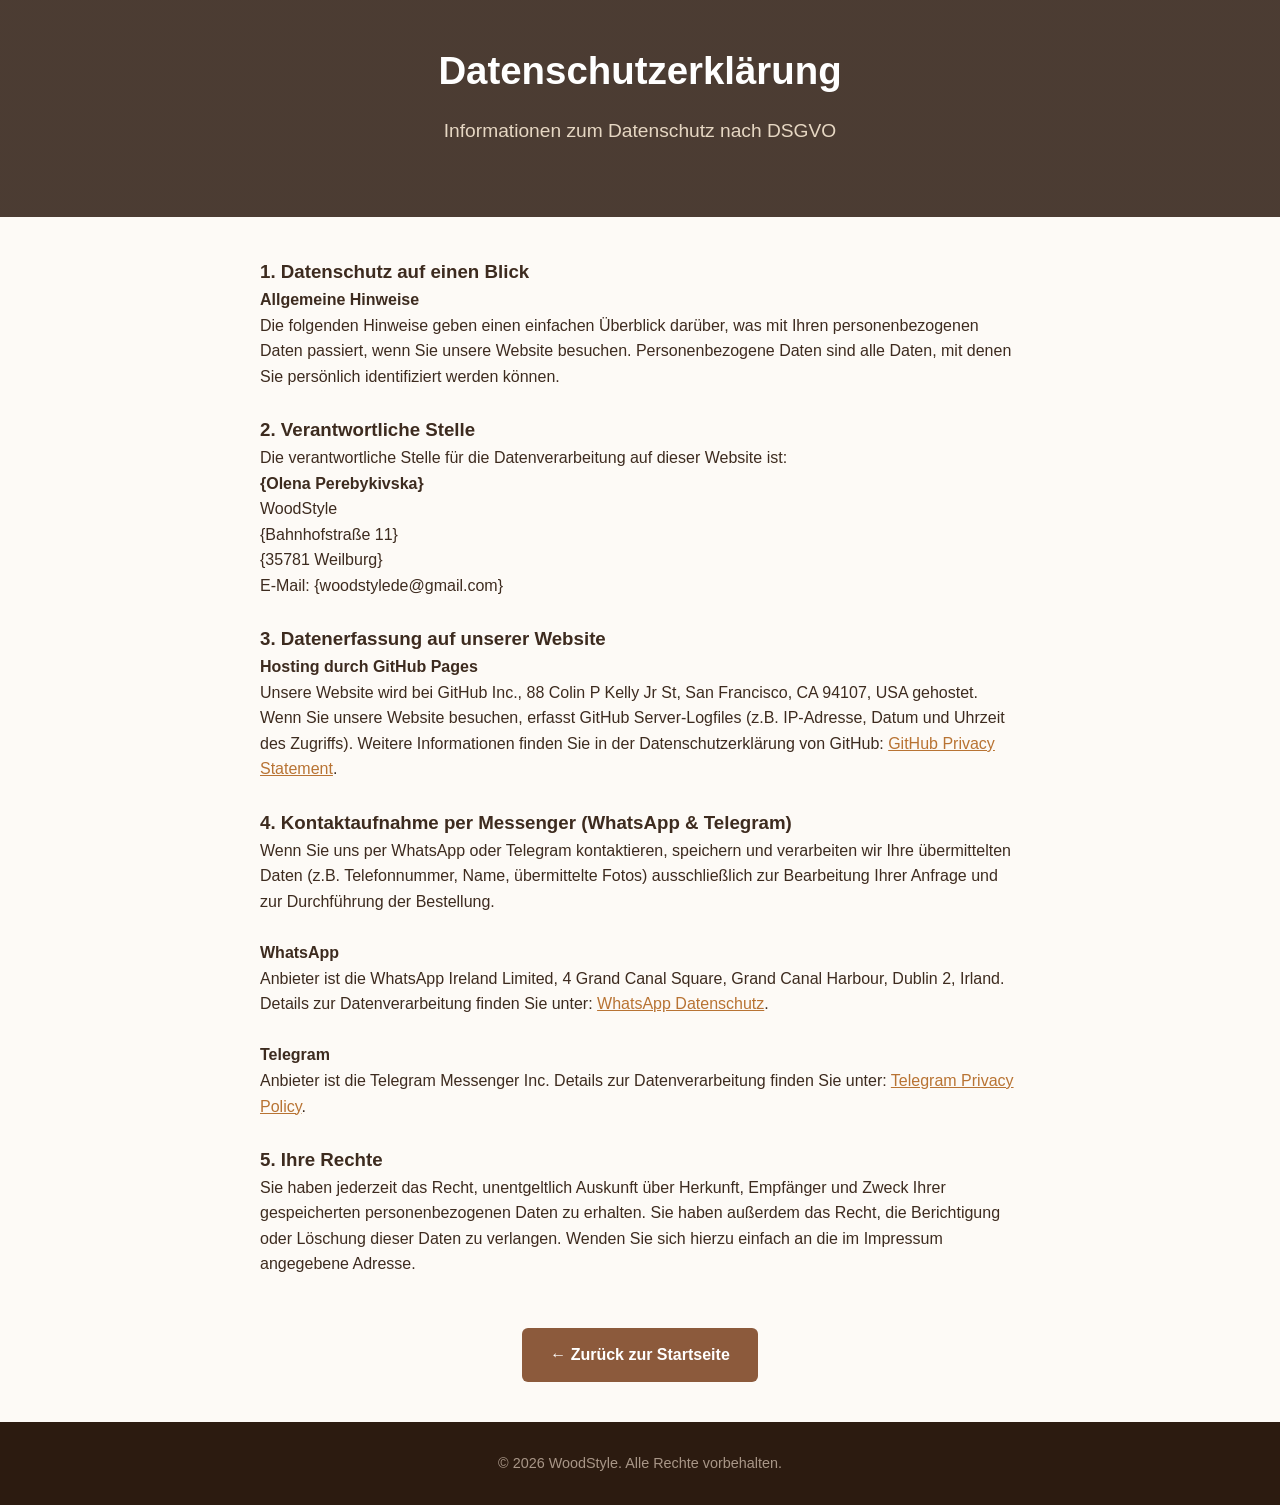
==== datenschutz.html @ ebbcf661 "Add files via upload" ====
<!DOCTYPE html>
<html lang="de">
<head>
    <meta charset="UTF-8">
    <meta name="viewport" content="width=device-width, initial-scale=1.0">
    <title>Datenschutzerklärung | WoodStyle</title>
    <link rel="stylesheet" href="style.css">
</head>
<body>

    <header class="hero" style="padding: 40px 20px;">
        <div class="container">
            <h1>Datenschutzerklärung</h1>
            <p>Informationen zum Datenschutz nach DSGVO</p>
        </div>
    </header>

    <section class="section container" style="text-align: left; max-width: 800px; padding: 40px 20px;">

        <h3>1. Datenschutz auf einen Blick</h3>
        <h4>Allgemeine Hinweise</h4>
        <p>Die folgenden Hinweise geben einen einfachen Überblick darüber, was mit Ihren personenbezogenen Daten passiert, wenn Sie unsere Website besuchen. Personenbezogene Daten sind alle Daten, mit denen Sie persönlich identifiziert werden können.</p>

        <br>
        <h3>2. Verantwortliche Stelle</h3>
        <p>Die verantwortliche Stelle für die Datenverarbeitung auf dieser Website ist:</p>
        <p>
            <strong>{Olena Perebykivska}</strong><br>
            WoodStyle<br>
            {Bahnhofstraße 11}<br>
            {35781 Weilburg}<br>
            E-Mail: {woodstylede@gmail.com}
        </p>

        <br>
        <h3>3. Datenerfassung auf unserer Website</h3>
        <h4>Hosting durch GitHub Pages</h4>
        <p>Unsere Website wird bei GitHub Inc., 88 Colin P Kelly Jr St, San Francisco, CA 94107, USA gehostet. Wenn Sie unsere Website besuchen, erfasst GitHub Server-Logfiles (z.B. IP-Adresse, Datum und Uhrzeit des Zugriffs). Weitere Informationen finden Sie in der Datenschutzerklärung von GitHub: <a href="https://docs.github.com/en/site-policy/privacy-policies/github-privacy-statement" target="_blank" style="color: #b87333;">GitHub Privacy Statement</a>.</p>

        <br>
        <h3>4. Kontaktaufnahme per Messenger (WhatsApp & Telegram)</h3>
        <p>Wenn Sie uns per WhatsApp oder Telegram kontaktieren, speichern und verarbeiten wir Ihre übermittelten Daten (z.B. Telefonnummer, Name, übermittelte Fotos) ausschließlich zur Bearbeitung Ihrer Anfrage und zur Durchführung der Bestellung.</p>

        <br>
        <h4>WhatsApp</h4>
        <p>Anbieter ist die WhatsApp Ireland Limited, 4 Grand Canal Square, Grand Canal Harbour, Dublin 2, Irland. Details zur Datenverarbeitung finden Sie unter: <a href="https://www.whatsapp.com/legal/privacy-policy-eea" target="_blank" style="color: #b87333;">WhatsApp Datenschutz</a>.</p>

        <br>
        <h4>Telegram</h4>
        <p>Anbieter ist die Telegram Messenger Inc. Details zur Datenverarbeitung finden Sie unter: <a href="https://telegram.org/privacy" target="_blank" style="color: #b87333;">Telegram Privacy Policy</a>.</p>

        <br>
        <h3>5. Ihre Rechte</h3>
        <p>Sie haben jederzeit das Recht, unentgeltlich Auskunft über Herkunft, Empfänger und Zweck Ihrer gespeicherten personenbezogenen Daten zu erhalten. Sie haben außerdem das Recht, die Berichtigung oder Löschung dieser Daten zu verlangen. Wenden Sie sich hierzu einfach an die im Impressum angegebene Adresse.</p>

        <br><br>
        <p style="text-align: center;">
            <a href="index.html" class="btn btn-wa" style="background-color: #8c5a3c;">← Zurück zur Startseite</a>
        </p>

    </section>

    <footer class="footer">
        <div class="container">
            <p>&copy; 2026 WoodStyle. Alle Rechte vorbehalten.</p>
        </div>
    </footer>

</body>
</html>
---- style.css ----
* { box-sizing: border-box; margin: 0; padding: 0; }
body { font-family: 'Segoe UI', Arial, sans-serif; color: #3d2b1f; background-color: #fdfaf6; line-height: 1.6; }
.container { max-width: 1000px; margin: 0 auto; padding: 0 20px; }

/* Шапка / Hero */
.hero { background: linear-gradient(rgba(44, 27, 16, 0.85), rgba(44, 27, 16, 0.85)), url('https://images.unsplash.com/photo-1546484396-fb3fc6f95f98?auto=format&fit=crop&w=1200&q=80') center/cover; color: #fff; text-align: center; padding: 80px 20px; }
.hero h1 { font-size: 2.4rem; margin-bottom: 15px; }
.hero p { font-size: 1.2rem; margin-bottom: 30px; color: #e6d7c3; }

/* Кнопки */
.hero-buttons { display: flex; gap: 15px; justify-content: center; flex-wrap: wrap; }
.btn { display: inline-block; padding: 14px 28px; border-radius: 6px; font-weight: bold; text-decoration: none; transition: 0.2s; color: #fff; }
.btn-wa { background-color: #25D366; }
.btn-tg { background-color: #0088cc; }
.btn:hover { transform: translateY(-2px); opacity: 0.9; }

/* Секции */
.section { padding: 60px 0; text-align: center; }
.section-alt { background-color: #f4ece1; }
h2 { font-size: 2rem; margin-bottom: 40px; color: #4a3324; }

/* Преимущества */
.features { display: grid; grid-template-columns: repeat(auto-fit, minmax(250px, 1fr)); gap: 20px; }
.feature-card { background: #fff; padding: 25px; border-radius: 8px; border: 1px solid #e0d5c5; }

/* Карточки цен */
.price-grid { display: grid; grid-template-columns: repeat(auto-fit, minmax(260px, 1fr)); gap: 25px; align-items: center; }
.price-card { background: #fff; padding: 30px; border-radius: 8px; border: 1px solid #d8ca99; position: relative; }
.price-card.featured { border: 2px solid #b87333; box-shadow: 0 4px 15px rgba(0,0,0,0.08); }
.badge { position: absolute; top: -12px; left: 50%; transform: translateX(-50%); background: #b87333; color: #fff; padding: 4px 12px; font-size: 0.8rem; border-radius: 20px; text-transform: uppercase; }
.price { font-size: 1.8rem; font-weight: bold; color: #b87333; margin: 15px 0; }

/* Шаги */
.steps { display: grid; grid-template-columns: repeat(auto-fit, minmax(200px, 1fr)); gap: 20px; }
.step-num { width: 40px; height: 40px; background: #8c5a3c; color: #fff; border-radius: 50%; display: flex; align-items: center; justify-content: center; font-weight: bold; margin: 0 auto 15px; }

/* CTA */
.cta { background-color: #3d2b1f; color: #fff; text-align: center; padding: 60px 20px; }
.cta h2 { color: #fff; margin-bottom: 15px; }
.cta p { margin-bottom: 30px; color: #d1c2b4; }

/* Подвал (Footer) */
.footer { background-color: #2c1b10; color: #a89687; text-align: center; padding: 30px 20px; font-size: 0.9rem; }
.footer a { color: #d1c2b4; text-decoration: none; margin: 0 8px; }
.footer a:hover { text-decoration: underline; color: #fff; }
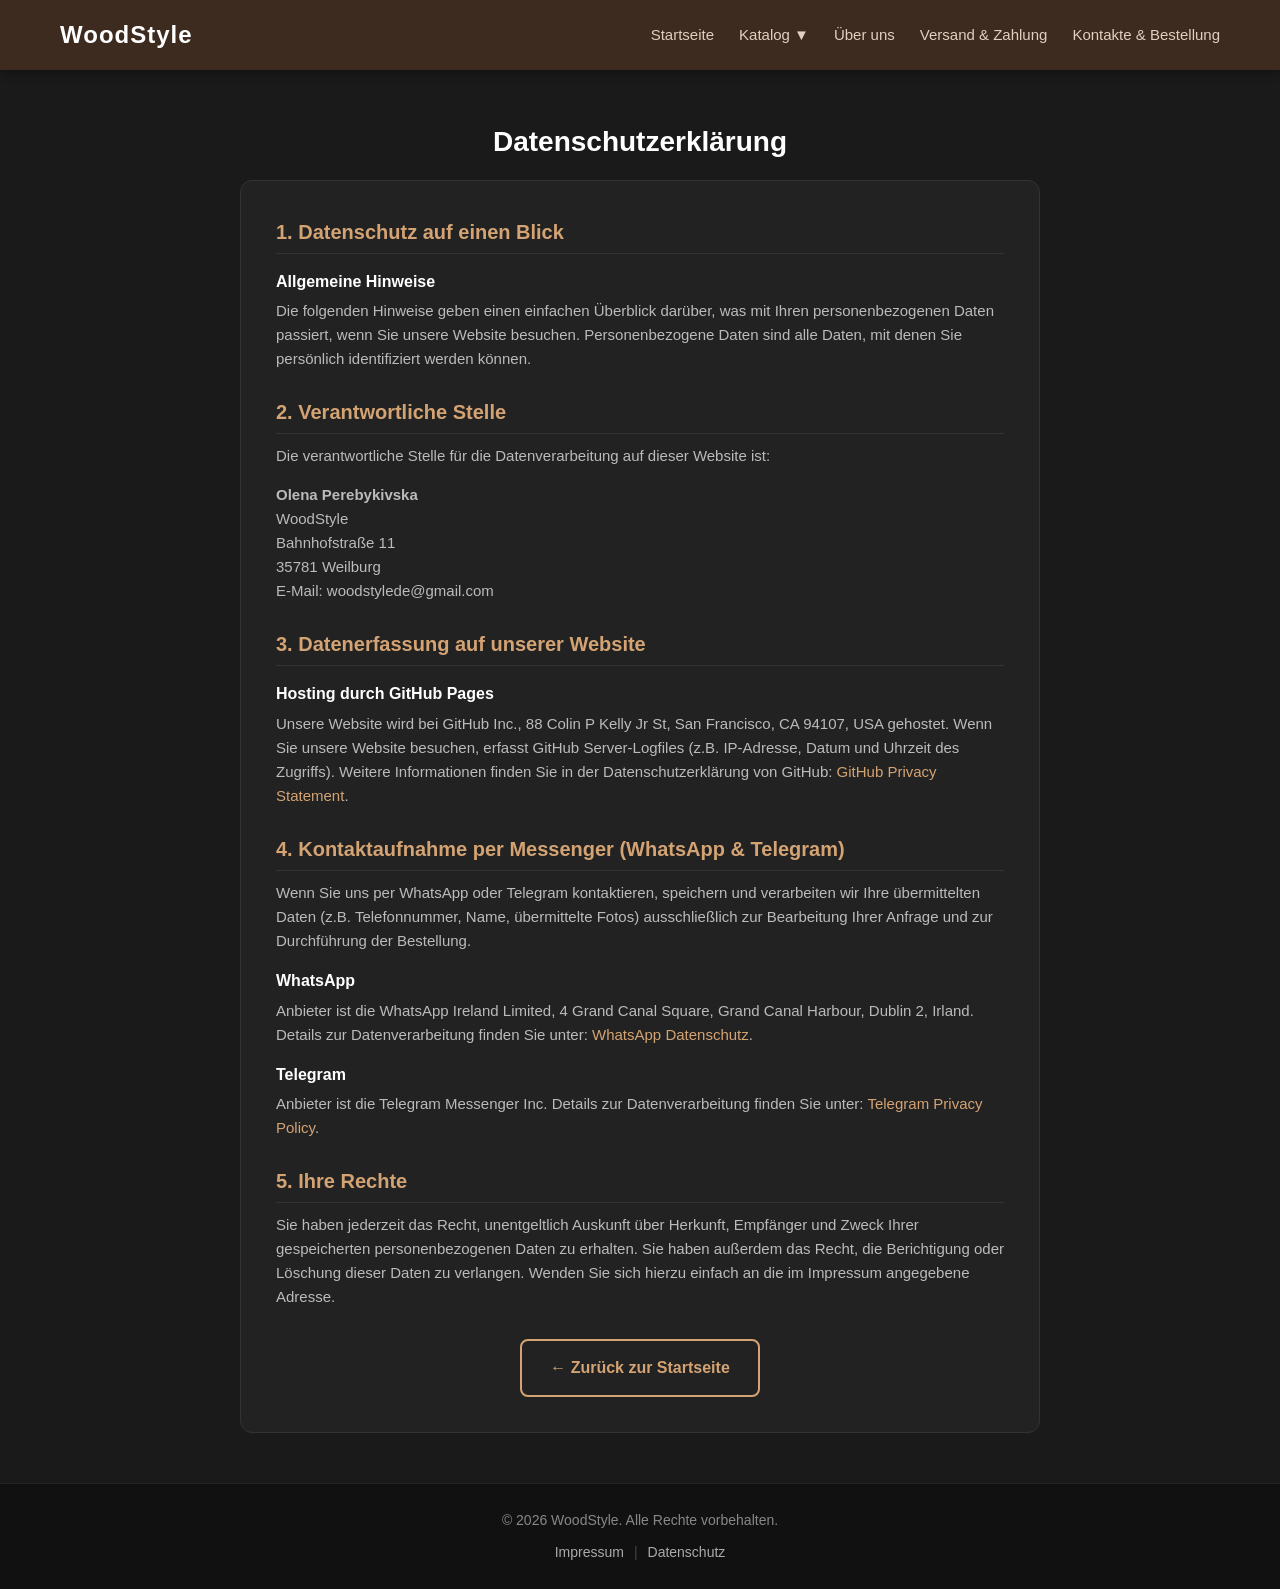
==== commit aa2ce350: "Add files via upload" ====
--- a/datenschutz.html
+++ b/datenschutz.html
@@ -8,63 +8,236 @@
 </head>
 <body>
 
-    <header class="hero" style="padding: 40px 20px;">
+    <header class="navbar">
         <div class="container">
-            <h1>Datenschutzerklärung</h1>
-            <p>Informationen zum Datenschutz nach DSGVO</p>
+
+            <a href="index.html" class="logo">
+                WoodStyle
+            </a>
+
+            <button class="burger-btn"
+                    id="burgerBtn"
+                    aria-label="Menü öffnen"
+                    aria-expanded="false">
+
+                <span></span>
+                <span></span>
+                <span></span>
+
+            </button>
+
+            <nav class="nav-menu" id="navMenu">
+
+                <ul class="nav-list">
+
+                    <li>
+                        <a href="index.html" class="nav-link">
+                            Startseite
+                        </a>
+                    </li>
+
+                    <li class="dropdown">
+
+                        <a href="katalog.html"
+                           class="nav-link dropdown-toggle">
+                            Katalog ▼
+                        </a>
+
+                        <ul class="dropdown-menu">
+
+                            <li>
+                                <a href="katalog.html#schneidebretter">
+                                    Schneidebretter
+                                </a>
+                            </li>
+
+                            <li>
+                                <a href="katalog.html#untersetzer">
+                                    Untersetzer
+                                </a>
+                            </li>
+
+                            <li>
+                                <a href="katalog.html#bilder">
+                                    Bilder &amp; Porträts
+                                </a>
+                            </li>
+
+                            <li>
+                                <a href="katalog.html#sonstiges">
+                                    Sonstiges
+                                </a>
+                            </li>
+
+                        </ul>
+
+                    </li>
+
+                    <li>
+                        <a href="ueber-uns.html" class="nav-link">
+                            Über uns
+                        </a>
+                    </li>
+
+                    <li>
+                        <a href="versand.html" class="nav-link">
+                            Versand &amp; Zahlung
+                        </a>
+                    </li>
+
+                    <li>
+                        <a href="kontakt.html" class="nav-link">
+                            Kontakte &amp; Bestellung
+                        </a>
+                    </li>
+
+                </ul>
+
+            </nav>
+
         </div>
     </header>
 
-    <section class="section container" style="text-align: left; max-width: 800px; padding: 40px 20px;">
-
-        <h3>1. Datenschutz auf einen Blick</h3>
-        <h4>Allgemeine Hinweise</h4>
-        <p>Die folgenden Hinweise geben einen einfachen Überblick darüber, was mit Ihren personenbezogenen Daten passiert, wenn Sie unsere Website besuchen. Personenbezogene Daten sind alle Daten, mit denen Sie persönlich identifiziert werden können.</p>
-
-        <br>
-        <h3>2. Verantwortliche Stelle</h3>
-        <p>Die verantwortliche Stelle für die Datenverarbeitung auf dieser Website ist:</p>
-        <p>
-            <strong>{Olena Perebykivska}</strong><br>
-            WoodStyle<br>
-            {Bahnhofstraße 11}<br>
-            {35781 Weilburg}<br>
-            E-Mail: {woodstylede@gmail.com}
-        </p>
-
-        <br>
-        <h3>3. Datenerfassung auf unserer Website</h3>
-        <h4>Hosting durch GitHub Pages</h4>
-        <p>Unsere Website wird bei GitHub Inc., 88 Colin P Kelly Jr St, San Francisco, CA 94107, USA gehostet. Wenn Sie unsere Website besuchen, erfasst GitHub Server-Logfiles (z.B. IP-Adresse, Datum und Uhrzeit des Zugriffs). Weitere Informationen finden Sie in der Datenschutzerklärung von GitHub: <a href="https://docs.github.com/en/site-policy/privacy-policies/github-privacy-statement" target="_blank" style="color: #b87333;">GitHub Privacy Statement</a>.</p>
-
-        <br>
-        <h3>4. Kontaktaufnahme per Messenger (WhatsApp & Telegram)</h3>
-        <p>Wenn Sie uns per WhatsApp oder Telegram kontaktieren, speichern und verarbeiten wir Ihre übermittelten Daten (z.B. Telefonnummer, Name, übermittelte Fotos) ausschließlich zur Bearbeitung Ihrer Anfrage und zur Durchführung der Bestellung.</p>
-
-        <br>
-        <h4>WhatsApp</h4>
-        <p>Anbieter ist die WhatsApp Ireland Limited, 4 Grand Canal Square, Grand Canal Harbour, Dublin 2, Irland. Details zur Datenverarbeitung finden Sie unter: <a href="https://www.whatsapp.com/legal/privacy-policy-eea" target="_blank" style="color: #b87333;">WhatsApp Datenschutz</a>.</p>
-
-        <br>
-        <h4>Telegram</h4>
-        <p>Anbieter ist die Telegram Messenger Inc. Details zur Datenverarbeitung finden Sie unter: <a href="https://telegram.org/privacy" target="_blank" style="color: #b87333;">Telegram Privacy Policy</a>.</p>
-
-        <br>
-        <h3>5. Ihre Rechte</h3>
-        <p>Sie haben jederzeit das Recht, unentgeltlich Auskunft über Herkunft, Empfänger und Zweck Ihrer gespeicherten personenbezogenen Daten zu erhalten. Sie haben außerdem das Recht, die Berichtigung oder Löschung dieser Daten zu verlangen. Wenden Sie sich hierzu einfach an die im Impressum angegebene Adresse.</p>
-
-        <br><br>
-        <p style="text-align: center;">
-            <a href="index.html" class="btn btn-wa" style="background-color: #8c5a3c;">← Zurück zur Startseite</a>
-        </p>
-
-    </section>
+    <main>
+
+        <section class="section">
+
+            <div class="container">
+
+                <h2>Datenschutzerklärung</h2>
+
+                <div class="legal-content">
+
+                    <h3>1. Datenschutz auf einen Blick</h3>
+                    <h4>Allgemeine Hinweise</h4>
+                    <p>
+                        Die folgenden Hinweise geben einen einfachen Überblick darüber, was mit Ihren personenbezogenen Daten passiert, wenn Sie unsere Website besuchen. Personenbezogene Daten sind alle Daten, mit denen Sie persönlich identifiziert werden können.
+                    </p>
+
+                    <h3>2. Verantwortliche Stelle</h3>
+                    <p>
+                        Die verantwortliche Stelle für die Datenverarbeitung auf dieser Website ist:
+                    </p>
+                    <p>
+                        <strong>Olena Perebykivska</strong><br>
+                        WoodStyle<br>
+                        Bahnhofstraße 11<br>
+                        35781 Weilburg<br>
+                        E-Mail: woodstylede@gmail.com
+                    </p>
+
+                    <h3>3. Datenerfassung auf unserer Website</h3>
+                    <h4>Hosting durch GitHub Pages</h4>
+                    <p>
+                        Unsere Website wird bei GitHub Inc., 88 Colin P Kelly Jr St, San Francisco, CA 94107, USA gehostet. Wenn Sie unsere Website besuchen, erfasst GitHub Server-Logfiles (z.B. IP-Adresse, Datum und Uhrzeit des Zugriffs). Weitere Informationen finden Sie in der Datenschutzerklärung von GitHub: 
+                        <a href="https://docs.github.com/en/site-policy/privacy-policies/github-privacy-statement" target="_blank" rel="noopener noreferrer">GitHub Privacy Statement</a>.
+                    </p>
+
+                    <h3>4. Kontaktaufnahme per Messenger (WhatsApp &amp; Telegram)</h3>
+                    <p>
+                        Wenn Sie uns per WhatsApp oder Telegram kontaktieren, speichern und verarbeiten wir Ihre übermittelten Daten (z.B. Telefonnummer, Name, übermittelte Fotos) ausschließlich zur Bearbeitung Ihrer Anfrage und zur Durchführung der Bestellung.
+                    </p>
+
+                    <h4>WhatsApp</h4>
+                    <p>
+                        Anbieter ist die WhatsApp Ireland Limited, 4 Grand Canal Square, Grand Canal Harbour, Dublin 2, Irland. Details zur Datenverarbeitung finden Sie unter: 
+                        <a href="https://www.whatsapp.com/legal/privacy-policy-eea" target="_blank" rel="noopener noreferrer">WhatsApp Datenschutz</a>.
+                    </p>
+
+                    <h4>Telegram</h4>
+                    <p>
+                        Anbieter ist die Telegram Messenger Inc. Details zur Datenverarbeitung finden Sie unter: 
+                        <a href="https://telegram.org/privacy" target="_blank" rel="noopener noreferrer">Telegram Privacy Policy</a>.
+                    </p>
+
+                    <h3>5. Ihre Rechte</h3>
+                    <p>
+                        Sie haben jederzeit das Recht, unentgeltlich Auskunft über Herkunft, Empfänger und Zweck Ihrer gespeicherten personenbezogenen Daten zu erhalten. Sie haben außerdem das Recht, die Berichtigung oder Löschung dieser Daten zu verlangen. Wenden Sie sich hierzu einfach an die im Impressum angegebene Adresse.
+                    </p>
+
+                    <div class="buttons">
+                        <a href="index.html" class="btn btn-outline">← Zurück zur Startseite</a>
+                    </div>
+
+                </div>
+
+            </div>
+
+        </section>
+
+    </main>
 
     <footer class="footer">
+
         <div class="container">
-            <p>&copy; 2026 WoodStyle. Alle Rechte vorbehalten.</p>
+
+            <p>
+                © 2026 WoodStyle. Alle Rechte vorbehalten.
+            </p>
+
+            <div class="footer-links">
+
+                <a href="impressum.html">
+                    Impressum
+                </a>
+
+                <span>|</span>
+
+                <a href="datenschutz.html">
+                    Datenschutz
+                </a>
+
+            </div>
+
         </div>
+
     </footer>
+
+    <script>
+        document.addEventListener("DOMContentLoaded", () => {
+
+            const burgerBtn = document.getElementById("burgerBtn");
+            const navMenu = document.getElementById("navMenu");
+
+            if (burgerBtn && navMenu) {
+
+                burgerBtn.addEventListener("click", (event) => {
+
+                    event.stopPropagation();
+
+                    const isOpen = navMenu.classList.toggle("active");
+                    burgerBtn.setAttribute("aria-expanded", isOpen);
+
+                });
+
+                document.addEventListener("click", () => {
+
+                    navMenu.classList.remove("active");
+                    burgerBtn.setAttribute("aria-expanded", "false");
+
+                });
+
+                navMenu.addEventListener("click", (event) => {
+
+                    event.stopPropagation();
+
+                });
+
+                document.querySelectorAll(".nav-link").forEach(link => {
+
+                    link.addEventListener("click", () => {
+
+                        navMenu.classList.remove("active");
+                        burgerBtn.setAttribute("aria-expanded", "false");
+
+                    });
+
+                });
+
+            }
+
+        });
+    </script>
 
 </body>
 </html>
--- a/style.css
+++ b/style.css
@@ -1,45 +1,565 @@
-* { box-sizing: border-box; margin: 0; padding: 0; }
-body { font-family: 'Segoe UI', Arial, sans-serif; color: #3d2b1f; background-color: #fdfaf6; line-height: 1.6; }
-.container { max-width: 1000px; margin: 0 auto; padding: 0 20px; }
-
-/* Шапка / Hero */
-.hero { background: linear-gradient(rgba(44, 27, 16, 0.85), rgba(44, 27, 16, 0.85)), url('https://images.unsplash.com/photo-1546484396-fb3fc6f95f98?auto=format&fit=crop&w=1200&q=80') center/cover; color: #fff; text-align: center; padding: 80px 20px; }
-.hero h1 { font-size: 2.4rem; margin-bottom: 15px; }
-.hero p { font-size: 1.2rem; margin-bottom: 30px; color: #e6d7c3; }
-
-/* Кнопки */
-.hero-buttons { display: flex; gap: 15px; justify-content: center; flex-wrap: wrap; }
-.btn { display: inline-block; padding: 14px 28px; border-radius: 6px; font-weight: bold; text-decoration: none; transition: 0.2s; color: #fff; }
-.btn-wa { background-color: #25D366; }
-.btn-tg { background-color: #0088cc; }
-.btn:hover { transform: translateY(-2px); opacity: 0.9; }
-
-/* Секции */
-.section { padding: 60px 0; text-align: center; }
-.section-alt { background-color: #f4ece1; }
-h2 { font-size: 2rem; margin-bottom: 40px; color: #4a3324; }
-
-/* Преимущества */
-.features { display: grid; grid-template-columns: repeat(auto-fit, minmax(250px, 1fr)); gap: 20px; }
-.feature-card { background: #fff; padding: 25px; border-radius: 8px; border: 1px solid #e0d5c5; }
-
-/* Карточки цен */
-.price-grid { display: grid; grid-template-columns: repeat(auto-fit, minmax(260px, 1fr)); gap: 25px; align-items: center; }
-.price-card { background: #fff; padding: 30px; border-radius: 8px; border: 1px solid #d8ca99; position: relative; }
-.price-card.featured { border: 2px solid #b87333; box-shadow: 0 4px 15px rgba(0,0,0,0.08); }
-.badge { position: absolute; top: -12px; left: 50%; transform: translateX(-50%); background: #b87333; color: #fff; padding: 4px 12px; font-size: 0.8rem; border-radius: 20px; text-transform: uppercase; }
-.price { font-size: 1.8rem; font-weight: bold; color: #b87333; margin: 15px 0; }
-
-/* Шаги */
-.steps { display: grid; grid-template-columns: repeat(auto-fit, minmax(200px, 1fr)); gap: 20px; }
-.step-num { width: 40px; height: 40px; background: #8c5a3c; color: #fff; border-radius: 50%; display: flex; align-items: center; justify-content: center; font-weight: bold; margin: 0 auto 15px; }
-
-/* CTA */
-.cta { background-color: #3d2b1f; color: #fff; text-align: center; padding: 60px 20px; }
-.cta h2 { color: #fff; margin-bottom: 15px; }
-.cta p { margin-bottom: 30px; color: #d1c2b4; }
-
-/* Подвал (Footer) */
-.footer { background-color: #2c1b10; color: #a89687; text-align: center; padding: 30px 20px; font-size: 0.9rem; }
-.footer a { color: #d1c2b4; text-decoration: none; margin: 0 8px; }
-.footer a:hover { text-decoration: underline; color: #fff; }
+/* ==========================================
+   1. ПЕРЕМЕННЫЕ И БАЗОВЫЕ НАСТРОЙКИ
+   ========================================== */
+:root {
+  --bg: #1a1a1a;
+  --bg-dark: #111111;
+  --header-bg: #3d2b1f;
+  --dropdown-bg: #2b1d14;
+  --dropdown-hover: #4e3829;
+  --surface: #252525;
+  --surface-legal: #222222;
+  --surface-border: #333333;
+  --accent: #d4a373;
+  --accent-nav: #e0d0c1;
+  --text: #ffffff;
+  --text-muted: #cccccc;
+  --text-light: #dddddd;
+  --text-secondary: #bbbbbb;
+  --text-muted-light: #aaaaaa;
+  --text-subtle: #888888;
+  --whatsapp: #25d366;
+  --telegram: #0088cc;
+}
+
+* {
+  box-sizing: border-box;
+  margin: 0;
+  padding: 0;
+}
+
+html {
+  scroll-behavior: smooth;
+}
+
+body {
+  font-family: 'Segoe UI', Tahoma, Geneva, Verdana, sans-serif;
+  background-color: var(--bg);
+  color: var(--text);
+  min-height: 100vh;
+  display: flex;
+  flex-direction: column;
+  line-height: 1.6;
+}
+
+h1, h2, h3, h4 {
+  color: var(--text);
+  margin-bottom: 15px;
+}
+
+h2 {
+  font-size: 28px;
+}
+
+p {
+  color: var(--text-muted);
+  margin-bottom: 15px;
+}
+
+a {
+  color: var(--accent);
+  text-decoration: none;
+}
+
+img {
+  max-width: 100%;
+  height: auto;
+  display: block;
+}
+
+/* Универсальные плавные переходы */
+a,
+button,
+.btn,
+.feature-card,
+.product-card {
+  transition: color 0.25s ease, 
+              background-color 0.25s ease, 
+              border-color 0.25s ease, 
+              transform 0.25s ease, 
+              box-shadow 0.25s ease;
+}
+
+a:hover {
+  color: var(--text);
+}
+
+/* Видимый фокус для клавиатурной доступности (a11y) */
+.nav-link:focus-visible,
+.dropdown-menu a:focus-visible,
+.btn:focus-visible,
+.burger-btn:focus-visible,
+.footer-links a:focus-visible {
+  outline: 2px solid var(--accent);
+  outline-offset: 3px;
+}
+
+/* ==========================================
+   2. ВЕРСТКА И СЕТКА (CONTAINER & MAIN)
+   ========================================== */
+.container {
+  max-width: 1200px;
+  margin: 0 auto;
+  padding: 0 20px;
+}
+
+header .container {
+  display: flex;
+  justify-content: space-between;
+  align-items: center;
+  height: 70px;
+}
+
+main {
+  flex: 1;
+  width: 100%;
+  position: relative;
+  z-index: 1;
+}
+
+.section {
+  padding: 50px 0;
+  text-align: center;
+}
+
+/* Текстовые блоки (Über uns, Kontakte) */
+.about-text, 
+.contact-text {
+  max-width: 700px;
+  margin: 0 auto 30px auto;
+  font-size: 17px;
+  line-height: 1.8;
+  color: var(--text-light);
+}
+
+/* Юридические страницы (Impressum, Datenschutz) */
+.legal-content {
+  max-width: 800px;
+  margin: 0 auto;
+  text-align: left;
+  background-color: var(--surface-legal);
+  padding: 35px;
+  border-radius: 12px;
+  border: 1px solid var(--surface-border);
+}
+
+.legal-content h3 {
+  font-size: 20px;
+  color: var(--accent);
+  margin-top: 25px;
+  margin-bottom: 10px;
+  border-bottom: 1px solid var(--surface-border);
+  padding-bottom: 5px;
+}
+
+.legal-content h3:first-child {
+  margin-top: 0;
+}
+
+.legal-content h4 {
+  font-size: 16px;
+  color: var(--text);
+  margin-top: 15px;
+  margin-bottom: 5px;
+}
+
+.legal-content p {
+  font-size: 15px;
+  color: var(--text-secondary);
+  margin-bottom: 15px;
+}
+
+.legal-content .buttons {
+  margin-top: 30px;
+  text-align: center;
+}
+
+/* ==========================================
+   3. HERO-БЛОК (ГЛАВНАЯ СТРАНИЦА)
+   ========================================== */
+.hero {
+  padding: 60px 0;
+  text-align: center;
+}
+
+.hero-content {
+  max-width: 800px;
+  margin: 0 auto;
+}
+
+.hero h1 {
+  font-size: clamp(2rem, 4vw, 2.5rem);
+  margin-bottom: 15px;
+  color: var(--text);
+}
+
+.hero p {
+  font-size: clamp(1rem, 2vw, 1.125rem);
+  color: var(--text-muted);
+  margin-bottom: 30px;
+}
+
+.hero-buttons {
+  display: flex;
+  justify-content: center;
+  gap: 15px;
+  flex-wrap: wrap;
+}
+
+/* ==========================================
+   4. ШАПКА САЙТА (HEADER) И НАВИГАЦИЯ
+   ========================================== */
+.navbar {
+  background-color: var(--header-bg);
+  position: sticky;
+  top: 0;
+  width: 100%;
+  z-index: 1000;
+  box-shadow: 0 2px 10px rgba(0, 0, 0, 0.4);
+}
+
+.logo {
+  font-size: 24px;
+  font-weight: bold;
+  color: var(--text);
+  text-decoration: none;
+  letter-spacing: 1px;
+}
+
+.nav-list {
+  display: flex;
+  list-style: none;
+  gap: 25px;
+  align-items: center;
+}
+
+.nav-link {
+  color: var(--accent-nav);
+  text-decoration: none;
+  font-size: 15px;
+  font-weight: 500;
+  padding: 5px 0;
+}
+
+.nav-link:hover {
+  color: var(--text);
+}
+
+.nav-link.active {
+  color: var(--text);
+  font-weight: 600;
+  border-bottom: 2px solid var(--accent);
+}
+
+/* Выпадающее меню Katalog (ПК + Навигация с клавиатуры) */
+.dropdown {
+  position: relative;
+}
+
+.dropdown-menu {
+  position: absolute;
+  top: 100%;
+  left: 0;
+  background-color: var(--dropdown-bg);
+  list-style: none;
+  min-width: 200px;
+  padding: 10px 0;
+  border-radius: 6px;
+  box-shadow: 0 8px 16px rgba(0, 0, 0, 0.4);
+  display: none;
+  pointer-events: none;
+  z-index: 1100;
+}
+
+.dropdown:hover .dropdown-menu,
+.dropdown:focus-within .dropdown-menu,
+.dropdown.open .dropdown-menu {
+  display: block;
+  pointer-events: auto;
+}
+
+.dropdown-menu a {
+  display: block;
+  padding: 10px 20px;
+  color: var(--accent-nav);
+  text-decoration: none;
+  font-size: 14px;
+}
+
+.dropdown-menu a:hover {
+  background-color: var(--dropdown-hover);
+  color: var(--text);
+}
+
+/* Кнопка "Гамбургер" */
+.burger-btn {
+  display: none;
+  flex-direction: column;
+  justify-content: space-between;
+  width: 28px;
+  height: 20px;
+  background: transparent;
+  border: none;
+  cursor: pointer;
+  padding: 0;
+}
+
+.burger-btn span {
+  height: 3px;
+  width: 100%;
+  background-color: var(--text);
+  border-radius: 2px;
+}
+
+/* ==========================================
+   5. КАТАЛОГ И КАРТОЧКИ ТОВАРОВ
+   ========================================== */
+.features,
+.gallery {
+  display: grid;
+  grid-template-columns: repeat(auto-fit, minmax(260px, 1fr));
+  gap: 25px;
+  margin-top: 30px;
+}
+
+.feature-card,
+.product-card {
+  background-color: var(--surface);
+  border: 1px solid var(--surface-border);
+  border-radius: 10px;
+  padding: 25px;
+  text-align: left;
+  display: flex;
+  flex-direction: column;
+  justify-content: space-between;
+  overflow: hidden;
+}
+
+.feature-card:hover,
+.product-card:hover {
+  transform: translateY(-5px);
+  box-shadow: 0 8px 20px rgba(0, 0, 0, 0.4);
+  border-color: #444444;
+}
+
+.product-image,
+.feature-card img {
+  border-radius: 8px;
+  object-fit: cover;
+  margin-bottom: 15px;
+  width: 100%;
+  height: 200px;
+}
+
+.feature-card h3,
+.product-card h3 {
+  font-size: 20px;
+  color: var(--accent);
+  margin-bottom: 10px;
+}
+
+.feature-card p,
+.product-card p {
+  font-size: 14px;
+  color: var(--text-muted-light);
+  flex: 1;
+}
+
+.price {
+  font-size: 18px;
+  font-weight: bold;
+  color: var(--whatsapp) !important;
+  margin-top: 15px;
+  margin-bottom: 0 !important;
+}
+
+/* ==========================================
+   6. СЕКЦИЯ VERSAND & ZAHLUNG (STEPS)
+   ========================================== */
+.steps {
+  display: grid;
+  grid-template-columns: repeat(auto-fit, minmax(280px, 1fr));
+  gap: 25px;
+  margin-top: 30px;
+}
+
+.step {
+  background-color: var(--surface);
+  border-left: 4px solid var(--accent);
+  padding: 25px;
+  border-radius: 0 10px 10px 0;
+  text-align: left;
+}
+
+.step h4 {
+  font-size: 18px;
+  margin-bottom: 10px;
+}
+
+.step p {
+  margin-bottom: 0;
+  font-size: 15px;
+}
+
+/* ==========================================
+   7. КНОПКИ (BUTTONS)
+   ========================================== */
+.buttons {
+  display: flex;
+  justify-content: center;
+  gap: 15px;
+  flex-wrap: wrap;
+  margin-top: 20px;
+}
+
+.btn {
+  display: inline-block;
+  padding: 14px 28px;
+  border-radius: 8px;
+  text-decoration: none;
+  font-weight: bold;
+  font-size: 16px;
+  cursor: pointer;
+  text-align: center;
+  border: 2px solid transparent;
+}
+
+.btn:hover {
+  transform: translateY(-2px);
+  opacity: 0.95;
+  color: var(--text);
+}
+
+.btn-whatsapp {
+  background-color: var(--whatsapp);
+  color: var(--text);
+}
+
+.btn-telegram {
+  background-color: var(--telegram);
+  color: var(--text);
+}
+
+.btn-outline {
+  background-color: transparent;
+  border-color: var(--accent);
+  color: var(--accent);
+}
+
+.btn-outline:hover {
+  background-color: var(--accent);
+  color: var(--bg);
+}
+
+/* ==========================================
+   8. ПОДВАЛ САЙТА (FOOTER)
+   ========================================== */
+.footer {
+  background-color: var(--bg-dark);
+  padding: 25px 20px;
+  text-align: center;
+  color: var(--text-subtle);
+  font-size: 14px;
+  border-top: 1px solid #222222;
+  margin-top: auto;
+  width: 100%;
+}
+
+.footer .container {
+  display: flex;
+  flex-direction: column;
+  gap: 10px;
+  height: auto;
+}
+
+.footer p {
+  margin-bottom: 0;
+  color: var(--text-subtle);
+}
+
+.footer-links {
+  display: flex;
+  justify-content: center;
+  align-items: center;
+  gap: 10px;
+}
+
+.footer-links a {
+  color: #aaaaaa;
+  text-decoration: none;
+}
+
+.footer-links a:hover {
+  color: var(--text);
+}
+
+.footer-links span {
+  color: #444444;
+}
+
+/* ==========================================
+   9. АДАПТИВНОСТЬ ДЛЯ СМАРТФОНОВ (<= 850px)
+   ========================================== */
+@media (max-width: 850px) {
+  .burger-btn {
+    display: flex;
+  }
+
+  .nav-menu {
+    display: none;
+    position: absolute;
+    top: 70px;
+    left: 0;
+    width: 100%;
+    background-color: var(--header-bg);
+    padding: 20px;
+    box-shadow: 0 10px 20px rgba(0, 0, 0, 0.5);
+    z-index: 1000;
+  }
+
+  .nav-menu.active {
+    display: block;
+  }
+
+  .nav-list {
+    flex-direction: column;
+    align-items: flex-start;
+    gap: 15px;
+    width: 100%;
+  }
+
+  .nav-list li {
+    width: 100%;
+  }
+
+  .nav-link {
+    display: block;
+    width: 100%;
+    padding: 8px 0;
+  }
+
+  /* Мобильное подменю каталога (управляется классом .open через JS) */
+  .dropdown-menu {
+    position: static;
+    display: none;
+    background: var(--dropdown-bg);
+    box-shadow: none;
+    padding-left: 15px;
+    margin-top: 5px;
+    pointer-events: auto;
+    border-radius: 4px;
+  }
+
+  .legal-content {
+    padding: 20px;
+  }
+
+  .buttons,
+  .hero-buttons {
+    flex-direction: column;
+  }
+
+  .btn {
+    width: 100%;
+  }
+}
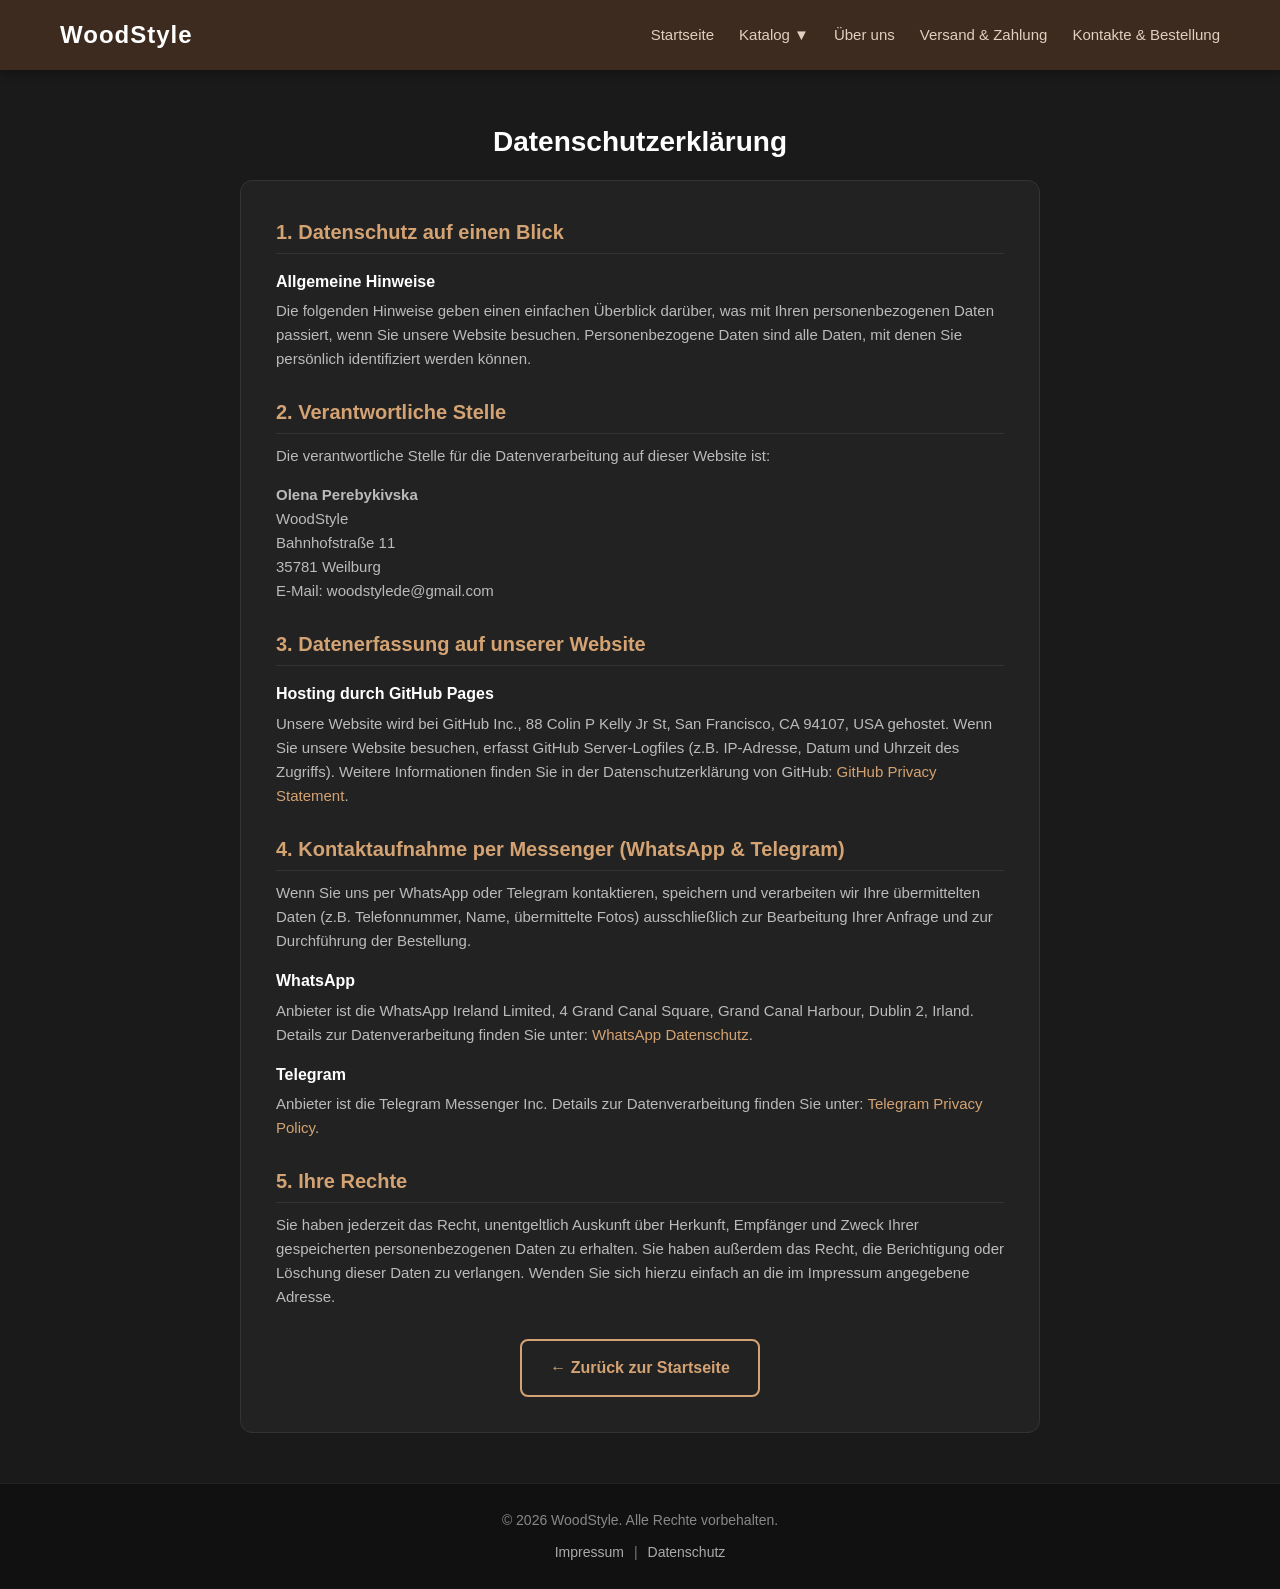
==== commit 2852bc77: "Add files via upload" ====
--- a/datenschutz.html
+++ b/datenschutz.html
@@ -4,110 +4,51 @@
     <meta charset="UTF-8">
     <meta name="viewport" content="width=device-width, initial-scale=1.0">
     <title>Datenschutzerklärung | WoodStyle</title>
+    <meta name="description" content="Datenschutzerklärung von WoodStyle. Informationen zur Verarbeitung personenbezogener Daten und Ihren Rechten.">
+    <link rel="icon" href="favicon.ico" type="image/x-icon">
     <link rel="stylesheet" href="style.css">
+    <script src="main.js" defer></script>
 </head>
 <body>
 
     <header class="navbar">
         <div class="container">
+            <a href="index.html" class="logo">WoodStyle</a>
 
-            <a href="index.html" class="logo">
-                WoodStyle
-            </a>
-
-            <button class="burger-btn"
-                    id="burgerBtn"
-                    aria-label="Menü öffnen"
-                    aria-expanded="false">
-
+            <button class="burger-btn" id="burgerBtn" aria-label="Menü öffnen" aria-expanded="false">
                 <span></span>
                 <span></span>
                 <span></span>
-
             </button>
 
             <nav class="nav-menu" id="navMenu">
-
                 <ul class="nav-list">
-
-                    <li>
-                        <a href="index.html" class="nav-link">
-                            Startseite
-                        </a>
-                    </li>
-
+                    <li><a href="index.html" class="nav-link">Startseite</a></li>
                     <li class="dropdown">
-
-                        <a href="katalog.html"
-                           class="nav-link dropdown-toggle">
+                        <a href="katalog.html" class="nav-link dropdown-toggle" aria-expanded="false">
                             Katalog ▼
                         </a>
-
                         <ul class="dropdown-menu">
-
-                            <li>
-                                <a href="katalog.html#schneidebretter">
-                                    Schneidebretter
-                                </a>
-                            </li>
-
-                            <li>
-                                <a href="katalog.html#untersetzer">
-                                    Untersetzer
-                                </a>
-                            </li>
-
-                            <li>
-                                <a href="katalog.html#bilder">
-                                    Bilder &amp; Porträts
-                                </a>
-                            </li>
-
-                            <li>
-                                <a href="katalog.html#sonstiges">
-                                    Sonstiges
-                                </a>
-                            </li>
-
+                            <li><a href="katalog.html#schneidebretter">Schneidebretter</a></li>
+                            <li><a href="katalog.html#untersetzer">Untersetzer</a></li>
+                            <li><a href="katalog.html#bilder">Bilder &amp; Porträts</a></li>
+                            <li><a href="katalog.html#sonstiges">Sonstiges</a></li>
                         </ul>
-
                     </li>
-
-                    <li>
-                        <a href="ueber-uns.html" class="nav-link">
-                            Über uns
-                        </a>
-                    </li>
-
-                    <li>
-                        <a href="versand.html" class="nav-link">
-                            Versand &amp; Zahlung
-                        </a>
-                    </li>
-
-                    <li>
-                        <a href="kontakt.html" class="nav-link">
-                            Kontakte &amp; Bestellung
-                        </a>
-                    </li>
-
+                    <li><a href="ueber-uns.html" class="nav-link">Über uns</a></li>
+                    <li><a href="versand.html" class="nav-link">Versand &amp; Zahlung</a></li>
+                    <li><a href="kontakt.html" class="nav-link">Kontakte &amp; Bestellung</a></li>
                 </ul>
-
             </nav>
-
         </div>
     </header>
 
     <main>
-
         <section class="section">
-
             <div class="container">
-
                 <h2>Datenschutzerklärung</h2>
 
                 <div class="legal-content">
-
                     <h3>1. Datenschutz auf einen Blick</h3>
                     <h4>Allgemeine Hinweise</h4>
                     <p>
@@ -158,86 +99,21 @@
                     <div class="buttons">
                         <a href="index.html" class="btn btn-outline">← Zurück zur Startseite</a>
                     </div>
-
                 </div>
-
             </div>
-
         </section>
-
     </main>
 
     <footer class="footer">
-
         <div class="container">
-
-            <p>
-                © 2026 WoodStyle. Alle Rechte vorbehalten.
-            </p>
-
+            <p>© 2026 WoodStyle. Alle Rechte vorbehalten.</p>
             <div class="footer-links">
-
-                <a href="impressum.html">
-                    Impressum
-                </a>
-
+                <a href="impressum.html">Impressum</a>
                 <span>|</span>
-
-                <a href="datenschutz.html">
-                    Datenschutz
-                </a>
-
+                <a href="datenschutz.html">Datenschutz</a>
             </div>
-
         </div>
-
     </footer>
-
-    <script>
-        document.addEventListener("DOMContentLoaded", () => {
-
-            const burgerBtn = document.getElementById("burgerBtn");
-            const navMenu = document.getElementById("navMenu");
-
-            if (burgerBtn && navMenu) {
-
-                burgerBtn.addEventListener("click", (event) => {
-
-                    event.stopPropagation();
-
-                    const isOpen = navMenu.classList.toggle("active");
-                    burgerBtn.setAttribute("aria-expanded", isOpen);
-
-                });
-
-                document.addEventListener("click", () => {
-
-                    navMenu.classList.remove("active");
-                    burgerBtn.setAttribute("aria-expanded", "false");
-
-                });
-
-                navMenu.addEventListener("click", (event) => {
-
-                    event.stopPropagation();
-
-                });
-
-                document.querySelectorAll(".nav-link").forEach(link => {
-
-                    link.addEventListener("click", () => {
-
-                        navMenu.classList.remove("active");
-                        burgerBtn.setAttribute("aria-expanded", "false");
-
-                    });
-
-                });
-
-            }
-
-        });
-    </script>
 
 </body>
 </html>
--- a/style.css
+++ b/style.css
@@ -67,7 +67,6 @@
   display: block;
 }
 
-/* Универсальные плавные переходы */
 a,
 button,
 .btn,
@@ -122,7 +121,6 @@
   text-align: center;
 }
 
-/* Текстовые блоки (Über uns, Kontakte) */
 .about-text, 
 .contact-text {
   max-width: 700px;
@@ -132,7 +130,6 @@
   color: var(--text-light);
 }
 
-/* Юридические страницы (Impressum, Datenschutz) */
 .legal-content {
   max-width: 800px;
   margin: 0 auto;
@@ -182,11 +179,6 @@
   text-align: center;
 }
 
-.hero-content {
-  max-width: 800px;
-  margin: 0 auto;
-}
-
 .hero h1 {
   font-size: clamp(2rem, 4vw, 2.5rem);
   margin-bottom: 15px;
@@ -199,15 +191,8 @@
   margin-bottom: 30px;
 }
 
-.hero-buttons {
-  display: flex;
-  justify-content: center;
-  gap: 15px;
-  flex-wrap: wrap;
-}
-
-/* ==========================================
-   4. ШАПКА САЙТА (HEADER) И НАВИГАЦИЯ
+/* ==========================================
+   4. ШАПКА САЙТА И НАВИГАЦИЯ
    ========================================== */
 .navbar {
   background-color: var(--header-bg);
@@ -251,7 +236,6 @@
   border-bottom: 2px solid var(--accent);
 }
 
-/* Выпадающее меню Katalog (ПК + Навигация с клавиатуры) */
 .dropdown {
   position: relative;
 }
@@ -291,7 +275,6 @@
   color: var(--text);
 }
 
-/* Кнопка "Гамбургер" */
 .burger-btn {
   display: none;
   flex-direction: column;
@@ -342,15 +325,6 @@
   border-color: #444444;
 }
 
-.product-image,
-.feature-card img {
-  border-radius: 8px;
-  object-fit: cover;
-  margin-bottom: 15px;
-  width: 100%;
-  height: 200px;
-}
-
 .feature-card h3,
 .product-card h3 {
   font-size: 20px;
@@ -370,7 +344,11 @@
   font-weight: bold;
   color: var(--whatsapp) !important;
   margin-top: 15px;
-  margin-bottom: 0 !important;
+  margin-bottom: 15px !important;
+}
+
+.card-action {
+  margin-top: 10px;
 }
 
 /* ==========================================
@@ -424,6 +402,11 @@
   border: 2px solid transparent;
 }
 
+.btn-sm {
+  padding: 8px 16px;
+  font-size: 14px;
+}
+
 .btn:hover {
   transform: translateY(-2px);
   opacity: 0.95;
@@ -493,8 +476,9 @@
   color: var(--text);
 }
 
+/* Исправление WCAG AA доступности контраста разделителя */
 .footer-links span {
-  color: #444444;
+  color: #777777;
 }
 
 /* ==========================================
@@ -538,7 +522,6 @@
     padding: 8px 0;
   }
 
-  /* Мобильное подменю каталога (управляется классом .open через JS) */
   .dropdown-menu {
     position: static;
     display: none;
@@ -550,12 +533,15 @@
     border-radius: 4px;
   }
 
+  .dropdown.open .dropdown-menu {
+    display: block;
+  }
+
   .legal-content {
     padding: 20px;
   }
 
-  .buttons,
-  .hero-buttons {
+  .buttons {
     flex-direction: column;
   }
 
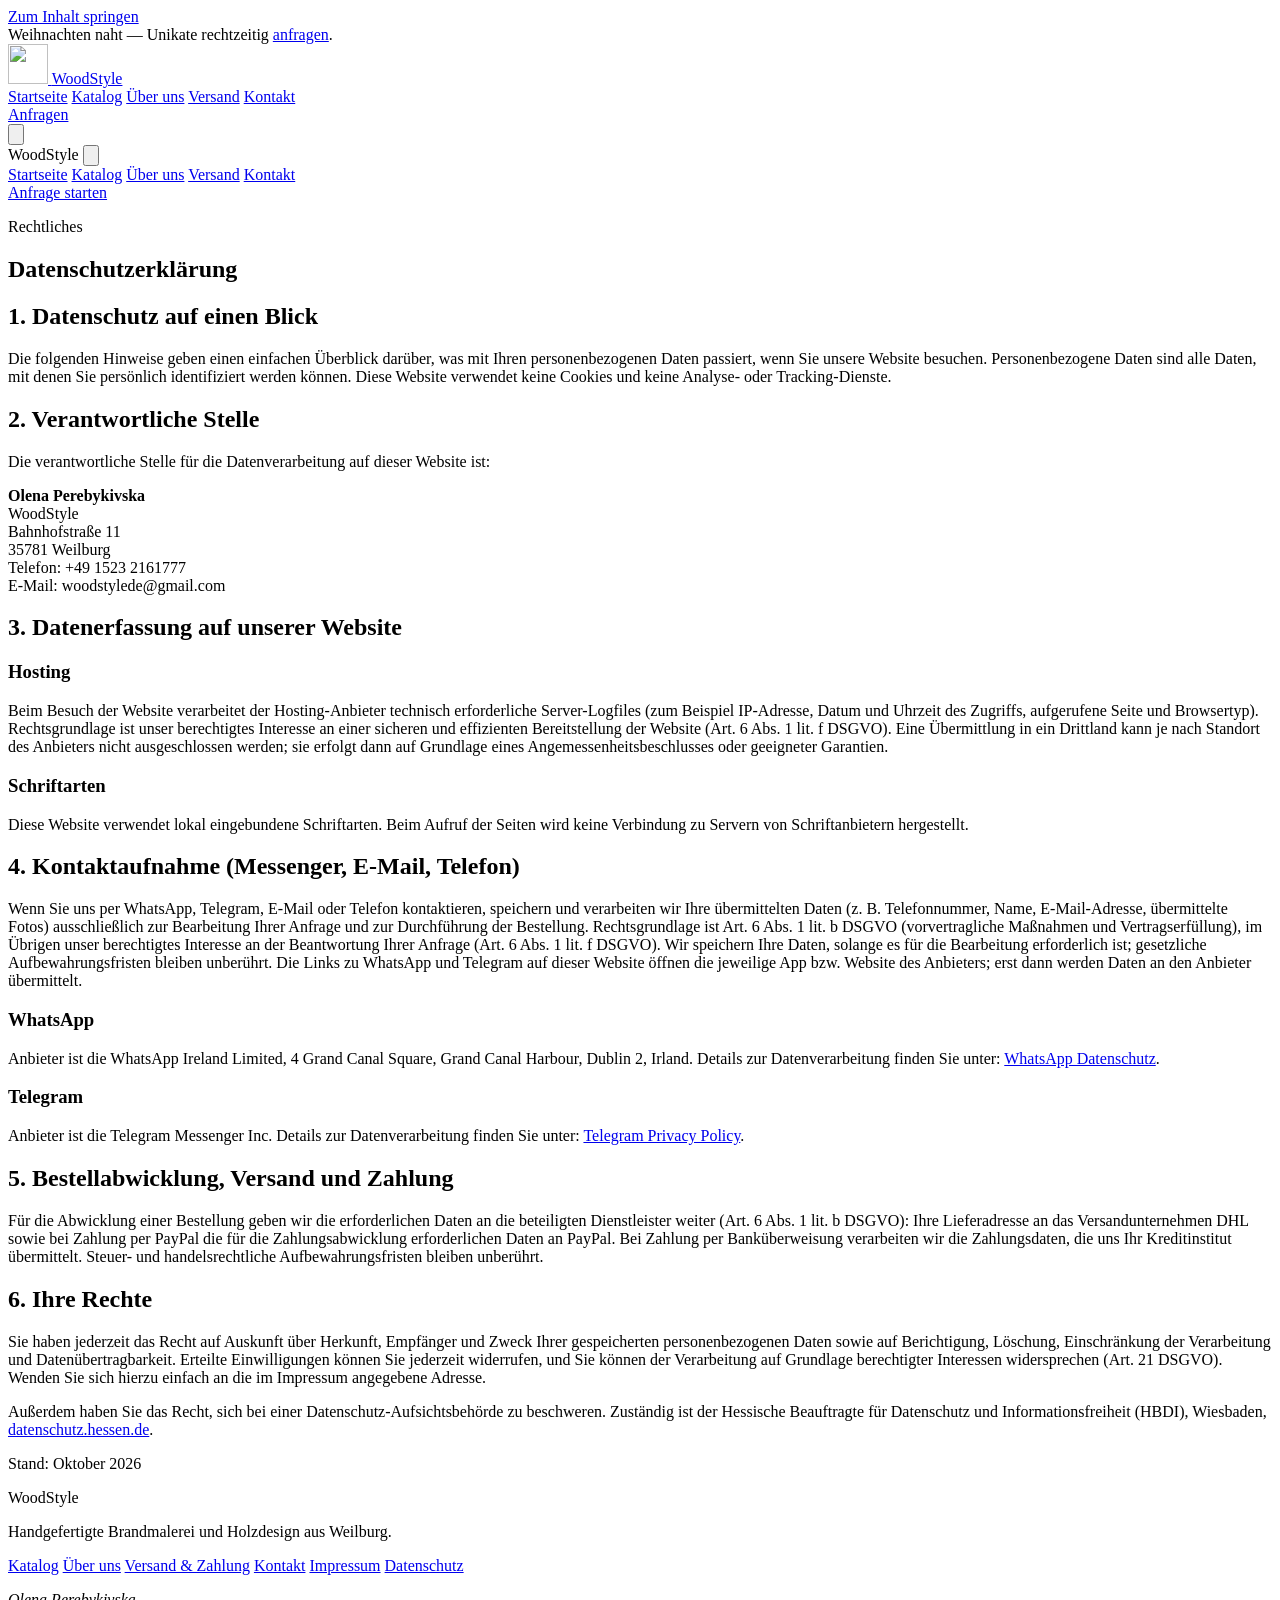
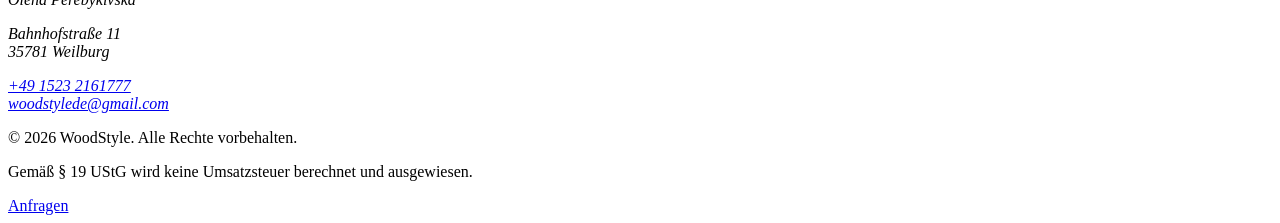
==== commit 32109ba3: "Add files via upload" ====
--- a/datenschutz.html
+++ b/datenschutz.html
@@ -1,119 +1,132 @@
-<!DOCTYPE html>
-<html lang="de">
-<head>
-    <meta charset="UTF-8">
-    <meta name="viewport" content="width=device-width, initial-scale=1.0">
-    <title>Datenschutzerklärung | WoodStyle</title>
-    <meta name="description" content="Datenschutzerklärung von WoodStyle. Informationen zur Verarbeitung personenbezogener Daten und Ihren Rechten.">
-    <link rel="icon" href="favicon.ico" type="image/x-icon">
-    <link rel="stylesheet" href="style.css">
-    <script src="main.js" defer></script>
-</head>
-<body>
-
-    <header class="navbar">
-        <div class="container">
-            <a href="index.html" class="logo">WoodStyle</a>
-
-            <button class="burger-btn" id="burgerBtn" aria-label="Menü öffnen" aria-expanded="false">
-                <span></span>
-                <span></span>
-                <span></span>
-            </button>
-
-            <nav class="nav-menu" id="navMenu">
-                <ul class="nav-list">
-                    <li><a href="index.html" class="nav-link">Startseite</a></li>
-                    <li class="dropdown">
-                        <a href="katalog.html" class="nav-link dropdown-toggle" aria-expanded="false">
-                            Katalog ▼
-                        </a>
-                        <ul class="dropdown-menu">
-                            <li><a href="katalog.html#schneidebretter">Schneidebretter</a></li>
-                            <li><a href="katalog.html#untersetzer">Untersetzer</a></li>
-                            <li><a href="katalog.html#bilder">Bilder &amp; Porträts</a></li>
-                            <li><a href="katalog.html#sonstiges">Sonstiges</a></li>
-                        </ul>
-                    </li>
-                    <li><a href="ueber-uns.html" class="nav-link">Über uns</a></li>
-                    <li><a href="versand.html" class="nav-link">Versand &amp; Zahlung</a></li>
-                    <li><a href="kontakt.html" class="nav-link">Kontakte &amp; Bestellung</a></li>
-                </ul>
-            </nav>
-        </div>
-    </header>
-
-    <main>
-        <section class="section">
-            <div class="container">
-                <h2>Datenschutzerklärung</h2>
-
-                <div class="legal-content">
-                    <h3>1. Datenschutz auf einen Blick</h3>
-                    <h4>Allgemeine Hinweise</h4>
-                    <p>
-                        Die folgenden Hinweise geben einen einfachen Überblick darüber, was mit Ihren personenbezogenen Daten passiert, wenn Sie unsere Website besuchen. Personenbezogene Daten sind alle Daten, mit denen Sie persönlich identifiziert werden können.
-                    </p>
-
-                    <h3>2. Verantwortliche Stelle</h3>
-                    <p>
-                        Die verantwortliche Stelle für die Datenverarbeitung auf dieser Website ist:
-                    </p>
-                    <p>
-                        <strong>Olena Perebykivska</strong><br>
-                        WoodStyle<br>
-                        Bahnhofstraße 11<br>
-                        35781 Weilburg<br>
-                        E-Mail: woodstylede@gmail.com
-                    </p>
-
-                    <h3>3. Datenerfassung auf unserer Website</h3>
-                    <h4>Hosting durch GitHub Pages</h4>
-                    <p>
-                        Unsere Website wird bei GitHub Inc., 88 Colin P Kelly Jr St, San Francisco, CA 94107, USA gehostet. Wenn Sie unsere Website besuchen, erfasst GitHub Server-Logfiles (z.B. IP-Adresse, Datum und Uhrzeit des Zugriffs). Weitere Informationen finden Sie in der Datenschutzerklärung von GitHub: 
-                        <a href="https://docs.github.com/en/site-policy/privacy-policies/github-privacy-statement" target="_blank" rel="noopener noreferrer">GitHub Privacy Statement</a>.
-                    </p>
-
-                    <h3>4. Kontaktaufnahme per Messenger (WhatsApp &amp; Telegram)</h3>
-                    <p>
-                        Wenn Sie uns per WhatsApp oder Telegram kontaktieren, speichern und verarbeiten wir Ihre übermittelten Daten (z.B. Telefonnummer, Name, übermittelte Fotos) ausschließlich zur Bearbeitung Ihrer Anfrage und zur Durchführung der Bestellung.
-                    </p>
-
-                    <h4>WhatsApp</h4>
-                    <p>
-                        Anbieter ist die WhatsApp Ireland Limited, 4 Grand Canal Square, Grand Canal Harbour, Dublin 2, Irland. Details zur Datenverarbeitung finden Sie unter: 
-                        <a href="https://www.whatsapp.com/legal/privacy-policy-eea" target="_blank" rel="noopener noreferrer">WhatsApp Datenschutz</a>.
-                    </p>
-
-                    <h4>Telegram</h4>
-                    <p>
-                        Anbieter ist die Telegram Messenger Inc. Details zur Datenverarbeitung finden Sie unter: 
-                        <a href="https://telegram.org/privacy" target="_blank" rel="noopener noreferrer">Telegram Privacy Policy</a>.
-                    </p>
-
-                    <h3>5. Ihre Rechte</h3>
-                    <p>
-                        Sie haben jederzeit das Recht, unentgeltlich Auskunft über Herkunft, Empfänger und Zweck Ihrer gespeicherten personenbezogenen Daten zu erhalten. Sie haben außerdem das Recht, die Berichtigung oder Löschung dieser Daten zu verlangen. Wenden Sie sich hierzu einfach an die im Impressum angegebene Adresse.
-                    </p>
-
-                    <div class="buttons">
-                        <a href="index.html" class="btn btn-outline">← Zurück zur Startseite</a>
-                    </div>
-                </div>
-            </div>
-        </section>
-    </main>
-
-    <footer class="footer">
-        <div class="container">
-            <p>© 2026 WoodStyle. Alle Rechte vorbehalten.</p>
-            <div class="footer-links">
-                <a href="impressum.html">Impressum</a>
-                <span>|</span>
-                <a href="datenschutz.html">Datenschutz</a>
-            </div>
-        </div>
-    </footer>
-
-</body>
-</html>+<!doctype html>
+<html lang="de" class="antialiased">
+<head>
+  <meta charset="utf-8">
+  <meta name="viewport" content="width=device-width, initial-scale=1">
+  <title>Datenschutz · WoodStyle</title>
+  <meta name="description" content="Datenschutzerklärung von WoodStyle: Verarbeitung personenbezogener Daten und Ihre Rechte gemäß DSGVO.">
+  <meta name="theme-color" content="#3a2a20">
+  <link rel="icon" type="image/svg+xml" href="favicon.svg">
+  <link rel="stylesheet" href="css/style.css">
+</head>
+<body class="bg-paper font-sans text-ink">
+  <a href="#main" class="sr-only focus:not-sr-only focus:absolute focus:top-3 focus:left-3 focus:z-50 focus:rounded-full focus:bg-ember focus:px-4 focus:py-2 focus:text-paper">Zum Inhalt springen</a>
+  <div class="flex min-h-screen flex-col">
+    <header class="sticky top-0 z-40">
+      <div class="h-0.5 bg-ember" aria-hidden="true"></div>
+      <div class="bg-walnut px-5 py-2 text-center text-sm text-paper">
+        Weihnachten naht — Unikate rechtzeitig <a href="kontakt.html" class="underline decoration-paper/40 underline-offset-4 hover:decoration-paper">anfragen</a>.
+      </div>
+      <div class="border-b border-line bg-paper/90 backdrop-blur-md">
+        <div class="mx-auto flex h-16 max-w-6xl items-center justify-between gap-4 px-5 md:px-8">
+          <a href="index.html" class="flex items-center gap-3" aria-label="WoodStyle, Startseite">
+            <img src="images/logo.webp" alt="" width="40" height="40" class="size-10 rounded-md object-cover">
+            <span class="font-display text-2xl leading-none">WoodStyle</span>
+          </a>
+          <nav class="hidden items-center gap-7 md:flex" aria-label="Hauptnavigation">
+            <a href="index.html" class="text-sm text-mute transition-colors hover:text-ink">Startseite</a>
+            <a href="katalog.html" class="text-sm text-mute transition-colors hover:text-ink">Katalog</a>
+            <a href="ueber-uns.html" class="text-sm text-mute transition-colors hover:text-ink">Über uns</a>
+            <a href="versand.html" class="text-sm text-mute transition-colors hover:text-ink">Versand</a>
+            <a href="kontakt.html" class="text-sm text-mute transition-colors hover:text-ink">Kontakt</a>
+          </nav>
+          <div class="hidden md:block">
+            <a href="kontakt.html" class="inline-flex min-h-11 items-center justify-center rounded-full px-6 text-sm font-medium transition-colors border border-ink/15 bg-transparent text-ink hover:border-ink/40 px-5">Anfragen</a>
+          </div>
+          <button type="button" id="menu-open" class="inline-flex size-11 items-center justify-center rounded-full border border-line md:hidden" aria-label="Menü öffnen" aria-expanded="false" aria-controls="mobile-menu">
+            <svg class="size-5" viewBox="0 0 24 24" fill="none" stroke="currentColor" stroke-width="2" stroke-linecap="round" stroke-linejoin="round" aria-hidden="true"><path d="M4 6h16M4 12h16M4 18h16"/></svg>
+          </button>
+        </div>
+      </div>
+      <div id="mobile-menu" class="hidden fixed inset-0 z-50 flex-col bg-paper px-6 pt-5 pb-10" role="dialog" aria-modal="true" aria-label="Seitennavigation">
+        <div class="flex items-center justify-between">
+          <span class="font-display text-2xl">WoodStyle</span>
+          <button type="button" id="menu-close" class="inline-flex size-11 items-center justify-center rounded-full border border-line" aria-label="Menü schließen">
+            <svg class="size-5" viewBox="0 0 24 24" fill="none" stroke="currentColor" stroke-width="2" stroke-linecap="round" stroke-linejoin="round" aria-hidden="true"><path d="M18 6 6 18M6 6l12 12"/></svg>
+          </button>
+        </div>
+        <nav class="mt-12 flex flex-col gap-2" aria-label="Mobilnavigation">
+          <a href="index.html" class="border-b border-line py-3 font-display text-4xl text-mute">Startseite</a>
+          <a href="katalog.html" class="border-b border-line py-3 font-display text-4xl text-mute">Katalog</a>
+          <a href="ueber-uns.html" class="border-b border-line py-3 font-display text-4xl text-mute">Über uns</a>
+          <a href="versand.html" class="border-b border-line py-3 font-display text-4xl text-mute">Versand</a>
+          <a href="kontakt.html" class="border-b border-line py-3 font-display text-4xl text-mute">Kontakt</a>
+        </nav>
+        <div class="mt-auto">
+          <a href="kontakt.html" class="inline-flex min-h-11 items-center justify-center rounded-full px-6 text-sm font-medium transition-colors bg-ember text-paper hover:bg-ember-deep w-full">Anfrage starten</a>
+        </div>
+      </div>
+    </header>
+    <main id="main" class="flex-1 pb-20 md:pb-0">
+
+      <article class="legal mx-auto max-w-3xl px-5 pt-12 pb-20 md:px-8 md:pt-16">
+        <p class="text-xs font-medium tracking-kicker text-ember uppercase">Rechtliches</p>
+        <h1 class="mt-3 font-display text-section">Datenschutzerklärung</h1>
+
+        <h2>1. Datenschutz auf einen Blick</h2>
+        <p>Die folgenden Hinweise geben einen einfachen Überblick darüber, was mit Ihren personenbezogenen Daten passiert, wenn Sie unsere Website besuchen. Personenbezogene Daten sind alle Daten, mit denen Sie persönlich identifiziert werden können. Diese Website verwendet keine Cookies und keine Analyse- oder Tracking-Dienste.</p>
+
+        <h2>2. Verantwortliche Stelle</h2>
+        <p>Die verantwortliche Stelle für die Datenverarbeitung auf dieser Website ist:</p>
+        <p><strong class="text-ink">Olena Perebykivska</strong><br>WoodStyle<br>Bahnhofstraße 11<br>35781 Weilburg<br>Telefon: +49 1523 2161777<br>E-Mail: woodstylede@gmail.com</p>
+
+        <h2>3. Datenerfassung auf unserer Website</h2>
+        <h3>Hosting</h3>
+        <p>Beim Besuch der Website verarbeitet der Hosting-Anbieter technisch erforderliche Server-Logfiles (zum Beispiel IP-Adresse, Datum und Uhrzeit des Zugriffs, aufgerufene Seite und Browsertyp). Rechtsgrundlage ist unser berechtigtes Interesse an einer sicheren und effizienten Bereitstellung der Website (Art. 6 Abs. 1 lit. f DSGVO). Eine Übermittlung in ein Drittland kann je nach Standort des Anbieters nicht ausgeschlossen werden; sie erfolgt dann auf Grundlage eines Angemessenheitsbeschlusses oder geeigneter Garantien.</p>
+
+        <h3>Schriftarten</h3>
+        <p>Diese Website verwendet lokal eingebundene Schriftarten. Beim Aufruf der Seiten wird keine Verbindung zu Servern von Schriftanbietern hergestellt.</p>
+
+        <h2>4. Kontaktaufnahme (Messenger, E-Mail, Telefon)</h2>
+        <p>Wenn Sie uns per WhatsApp, Telegram, E-Mail oder Telefon kontaktieren, speichern und verarbeiten wir Ihre übermittelten Daten (z. B. Telefonnummer, Name, E-Mail-Adresse, übermittelte Fotos) ausschließlich zur Bearbeitung Ihrer Anfrage und zur Durchführung der Bestellung. Rechtsgrundlage ist Art. 6 Abs. 1 lit. b DSGVO (vorvertragliche Maßnahmen und Vertragserfüllung), im Übrigen unser berechtigtes Interesse an der Beantwortung Ihrer Anfrage (Art. 6 Abs. 1 lit. f DSGVO). Wir speichern Ihre Daten, solange es für die Bearbeitung erforderlich ist; gesetzliche Aufbewahrungsfristen bleiben unberührt. Die Links zu WhatsApp und Telegram auf dieser Website öffnen die jeweilige App bzw. Website des Anbieters; erst dann werden Daten an den Anbieter übermittelt.</p>
+
+        <h3>WhatsApp</h3>
+        <p>Anbieter ist die WhatsApp Ireland Limited, 4 Grand Canal Square, Grand Canal Harbour, Dublin 2, Irland. Details zur Datenverarbeitung finden Sie unter: <a href="https://www.whatsapp.com/legal/privacy-policy-eea" target="_blank" rel="noopener noreferrer">WhatsApp Datenschutz</a>.</p>
+
+        <h3>Telegram</h3>
+        <p>Anbieter ist die Telegram Messenger Inc. Details zur Datenverarbeitung finden Sie unter: <a href="https://telegram.org/privacy" target="_blank" rel="noopener noreferrer">Telegram Privacy Policy</a>.</p>
+
+        <h2>5. Bestellabwicklung, Versand und Zahlung</h2>
+        <p>Für die Abwicklung einer Bestellung geben wir die erforderlichen Daten an die beteiligten Dienstleister weiter (Art. 6 Abs. 1 lit. b DSGVO): Ihre Lieferadresse an das Versandunternehmen DHL sowie bei Zahlung per PayPal die für die Zahlungsabwicklung erforderlichen Daten an PayPal. Bei Zahlung per Banküberweisung verarbeiten wir die Zahlungsdaten, die uns Ihr Kreditinstitut übermittelt. Steuer- und handelsrechtliche Aufbewahrungsfristen bleiben unberührt.</p>
+
+        <h2>6. Ihre Rechte</h2>
+        <p>Sie haben jederzeit das Recht auf Auskunft über Herkunft, Empfänger und Zweck Ihrer gespeicherten personenbezogenen Daten sowie auf Berichtigung, Löschung, Einschränkung der Verarbeitung und Datenübertragbarkeit. Erteilte Einwilligungen können Sie jederzeit widerrufen, und Sie können der Verarbeitung auf Grundlage berechtigter Interessen widersprechen (Art. 21 DSGVO). Wenden Sie sich hierzu einfach an die im Impressum angegebene Adresse.</p>
+        <p>Außerdem haben Sie das Recht, sich bei einer Datenschutz-Aufsichtsbehörde zu beschweren. Zuständig ist der Hessische Beauftragte für Datenschutz und Informationsfreiheit (HBDI), Wiesbaden, <a href="https://datenschutz.hessen.de" target="_blank" rel="noopener noreferrer">datenschutz.hessen.de</a>.</p>
+        <p>Stand: Oktober 2026</p>
+      </article>
+    </main>
+    <footer class="border-t border-line bg-paper">
+      <div class="mx-auto grid max-w-6xl gap-10 px-5 py-14 md:grid-cols-3 md:px-8">
+        <div>
+          <p class="font-display text-3xl">WoodStyle</p>
+          <p class="mt-3 max-w-xs text-sm text-mute">Handgefertigte Brandmalerei und Holzdesign aus Weilburg.</p>
+        </div>
+        <nav aria-label="Fußzeile" class="flex flex-col gap-2 text-sm">
+          <a href="katalog.html" class="text-mute hover:text-ink">Katalog</a>
+          <a href="ueber-uns.html" class="text-mute hover:text-ink">Über uns</a>
+          <a href="versand.html" class="text-mute hover:text-ink">Versand &amp; Zahlung</a>
+          <a href="kontakt.html" class="text-mute hover:text-ink">Kontakt</a>
+          <a href="impressum.html" class="text-mute hover:text-ink">Impressum</a>
+          <a href="datenschutz.html" class="text-mute hover:text-ink">Datenschutz</a>
+        </nav>
+        <address class="text-sm text-mute not-italic">
+          <p class="text-ink">Olena Perebykivska</p>
+          <p class="mt-2">Bahnhofstraße 11<br>35781 Weilburg</p>
+          <p class="mt-3">
+            <a class="hover:text-ember" href="tel:+4915232161777">+49 1523 2161777</a><br>
+            <a class="hover:text-ember" href="mailto:woodstylede@gmail.com">woodstylede@gmail.com</a>
+          </p>
+        </address>
+      </div>
+      <div class="border-t border-line">
+        <div class="mx-auto flex max-w-6xl flex-col gap-2 px-5 py-5 text-xs text-mute md:flex-row md:justify-between md:px-8">
+          <p>© 2026 WoodStyle. Alle Rechte vorbehalten.</p>
+          <p>Gemäß § 19 UStG wird keine Umsatzsteuer berechnet und ausgewiesen.</p>
+        </div>
+      </div>
+    </footer>
+    <a href="https://wa.me/4915232161777" target="_blank" rel="noopener noreferrer" class="fixed right-4 bottom-4 z-30 inline-flex min-h-11 items-center gap-2 rounded-full bg-ember px-4 text-sm font-medium text-paper shadow-lift md:hidden">Anfragen</a>
+  </div>
+  <script src="js/main.js" defer></script>
+</body>
+</html>
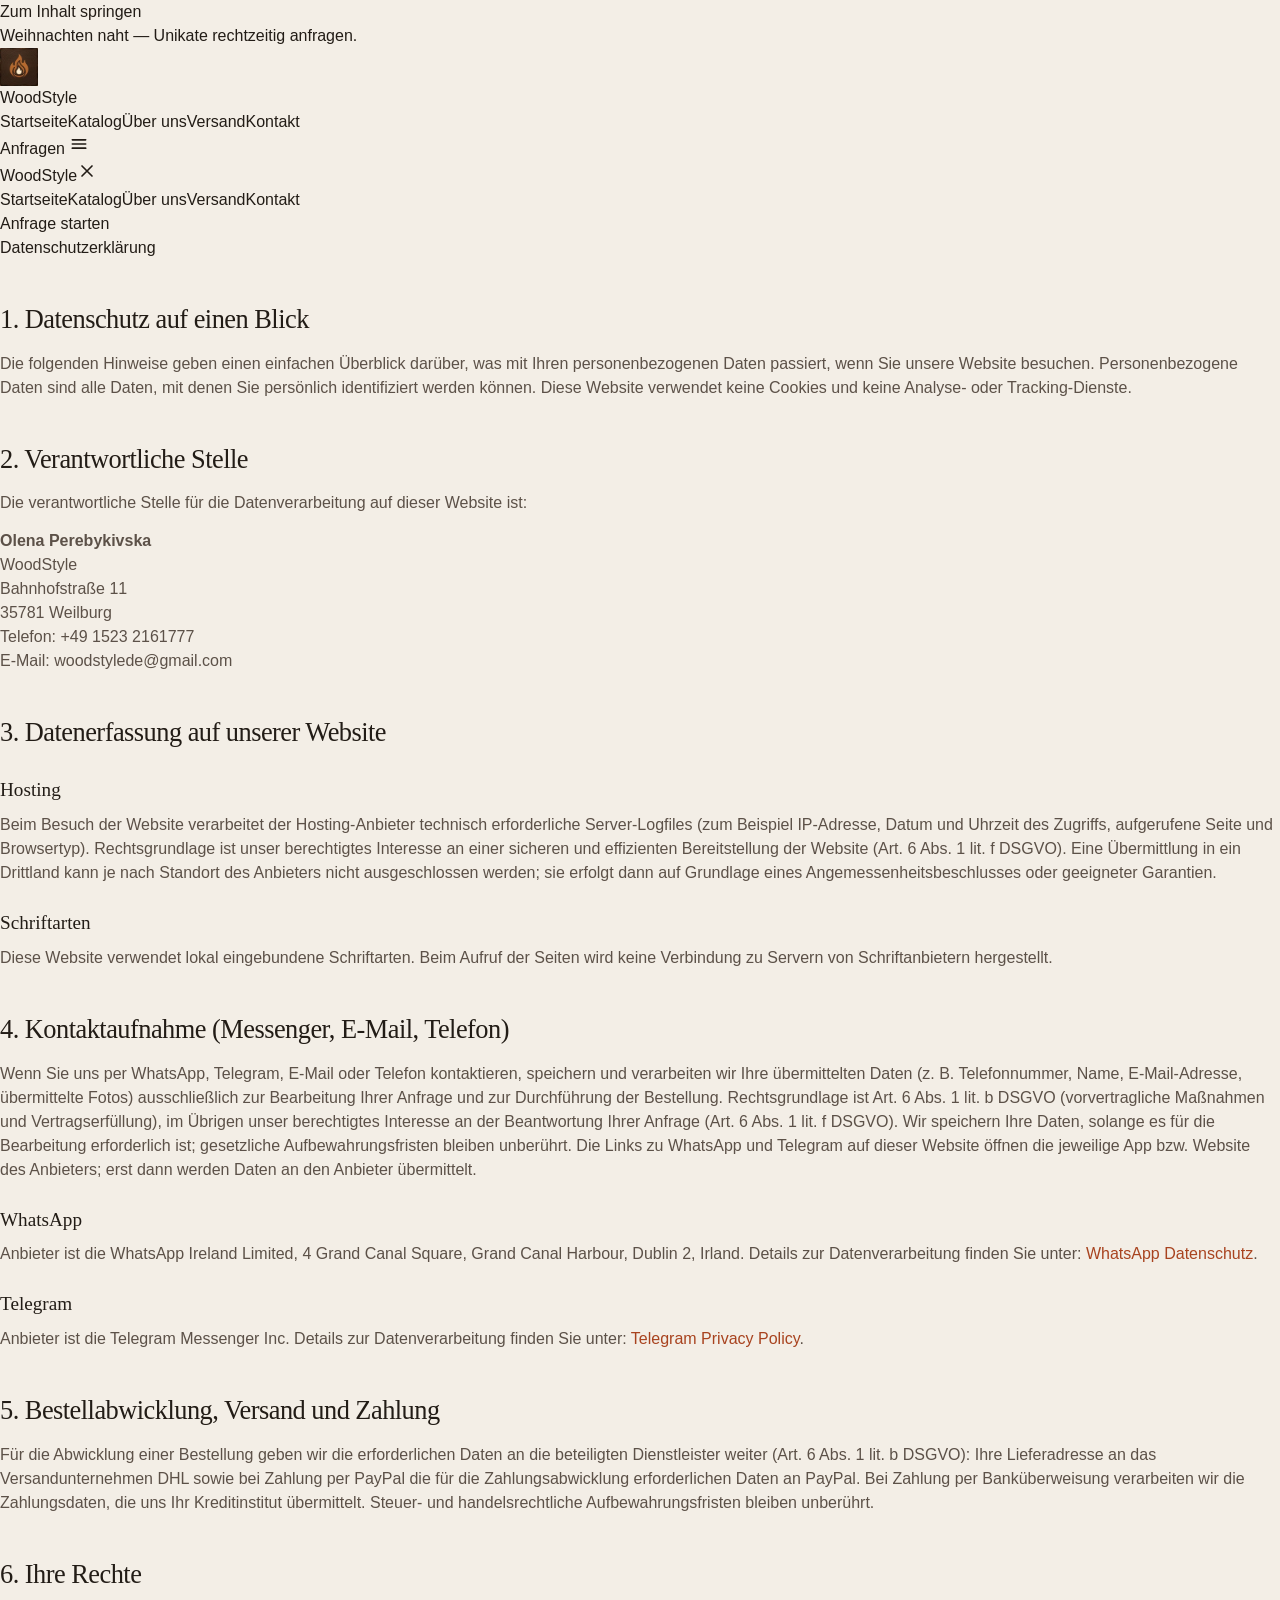
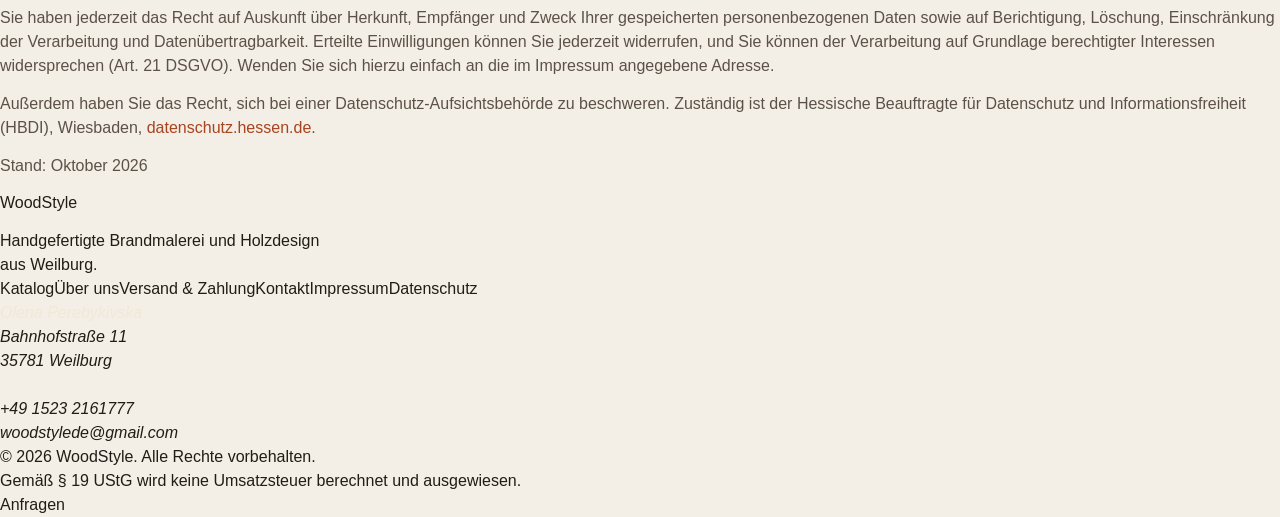
==== commit 1baf38a2: "Add files via upload" ====
--- a/datenschutz.html
+++ b/datenschutz.html
@@ -1,74 +1,24 @@
 <!doctype html>
-<html lang="de" class="antialiased">
-<head>
-  <meta charset="utf-8">
-  <meta name="viewport" content="width=device-width, initial-scale=1">
-  <title>Datenschutz · WoodStyle</title>
-  <meta name="description" content="Datenschutzerklärung von WoodStyle: Verarbeitung personenbezogener Daten und Ihre Rechte gemäß DSGVO.">
-  <meta name="theme-color" content="#3a2a20">
-  <link rel="icon" type="image/svg+xml" href="favicon.svg">
-  <link rel="stylesheet" href="css/style.css">
-</head>
-<body class="bg-paper font-sans text-ink">
-  <a href="#main" class="sr-only focus:not-sr-only focus:absolute focus:top-3 focus:left-3 focus:z-50 focus:rounded-full focus:bg-ember focus:px-4 focus:py-2 focus:text-paper">Zum Inhalt springen</a>
-  <div class="flex min-h-screen flex-col">
-    <header class="sticky top-0 z-40">
-      <div class="h-0.5 bg-ember" aria-hidden="true"></div>
-      <div class="bg-walnut px-5 py-2 text-center text-sm text-paper">
-        Weihnachten naht — Unikate rechtzeitig <a href="kontakt.html" class="underline decoration-paper/40 underline-offset-4 hover:decoration-paper">anfragen</a>.
-      </div>
-      <div class="border-b border-line bg-paper/90 backdrop-blur-md">
-        <div class="mx-auto flex h-16 max-w-6xl items-center justify-between gap-4 px-5 md:px-8">
-          <a href="index.html" class="flex items-center gap-3" aria-label="WoodStyle, Startseite">
-            <img src="images/logo.webp" alt="" width="40" height="40" class="size-10 rounded-md object-cover">
-            <span class="font-display text-2xl leading-none">WoodStyle</span>
-          </a>
-          <nav class="hidden items-center gap-7 md:flex" aria-label="Hauptnavigation">
-            <a href="index.html" class="text-sm text-mute transition-colors hover:text-ink">Startseite</a>
-            <a href="katalog.html" class="text-sm text-mute transition-colors hover:text-ink">Katalog</a>
-            <a href="ueber-uns.html" class="text-sm text-mute transition-colors hover:text-ink">Über uns</a>
-            <a href="versand.html" class="text-sm text-mute transition-colors hover:text-ink">Versand</a>
-            <a href="kontakt.html" class="text-sm text-mute transition-colors hover:text-ink">Kontakt</a>
-          </nav>
-          <div class="hidden md:block">
-            <a href="kontakt.html" class="inline-flex min-h-11 items-center justify-center rounded-full px-6 text-sm font-medium transition-colors border border-ink/15 bg-transparent text-ink hover:border-ink/40 px-5">Anfragen</a>
-          </div>
-          <button type="button" id="menu-open" class="inline-flex size-11 items-center justify-center rounded-full border border-line md:hidden" aria-label="Menü öffnen" aria-expanded="false" aria-controls="mobile-menu">
-            <svg class="size-5" viewBox="0 0 24 24" fill="none" stroke="currentColor" stroke-width="2" stroke-linecap="round" stroke-linejoin="round" aria-hidden="true"><path d="M4 6h16M4 12h16M4 18h16"/></svg>
-          </button>
-        </div>
-      </div>
-      <div id="mobile-menu" class="hidden fixed inset-0 z-50 flex-col bg-paper px-6 pt-5 pb-10" role="dialog" aria-modal="true" aria-label="Seitennavigation">
-        <div class="flex items-center justify-between">
-          <span class="font-display text-2xl">WoodStyle</span>
-          <button type="button" id="menu-close" class="inline-flex size-11 items-center justify-center rounded-full border border-line" aria-label="Menü schließen">
-            <svg class="size-5" viewBox="0 0 24 24" fill="none" stroke="currentColor" stroke-width="2" stroke-linecap="round" stroke-linejoin="round" aria-hidden="true"><path d="M18 6 6 18M6 6l12 12"/></svg>
-          </button>
-        </div>
-        <nav class="mt-12 flex flex-col gap-2" aria-label="Mobilnavigation">
-          <a href="index.html" class="border-b border-line py-3 font-display text-4xl text-mute">Startseite</a>
-          <a href="katalog.html" class="border-b border-line py-3 font-display text-4xl text-mute">Katalog</a>
-          <a href="ueber-uns.html" class="border-b border-line py-3 font-display text-4xl text-mute">Über uns</a>
-          <a href="versand.html" class="border-b border-line py-3 font-display text-4xl text-mute">Versand</a>
-          <a href="kontakt.html" class="border-b border-line py-3 font-display text-4xl text-mute">Kontakt</a>
-        </nav>
-        <div class="mt-auto">
-          <a href="kontakt.html" class="inline-flex min-h-11 items-center justify-center rounded-full px-6 text-sm font-medium transition-colors bg-ember text-paper hover:bg-ember-deep w-full">Anfrage starten</a>
-        </div>
-      </div>
-    </header>
-    <main id="main" class="flex-1 pb-20 md:pb-0">
-
-      <article class="legal mx-auto max-w-3xl px-5 pt-12 pb-20 md:px-8 md:pt-16">
-        <p class="text-xs font-medium tracking-kicker text-ember uppercase">Rechtliches</p>
-        <h1 class="mt-3 font-display text-section">Datenschutzerklärung</h1>
+<html lang="de"><head><meta charset="utf-8"><meta name="viewport" content="width=device-width, initial-scale=1">
+<title>Datenschutz · WoodStyle</title><meta name="description" content="Datenschutzerklärung von WoodStyle: Verarbeitung personenbezogener Daten und Ihre Rechte gemäß DSGVO."><meta name="theme-color" content="#1b130e">
+<link rel="icon" type="image/svg+xml" href="favicon.svg"><link rel="stylesheet" href="css/style.css"></head>
+<body><a href="#main" class="skip">Zum Inhalt springen</a>
+<header class="top"><div class="note">Weihnachten naht — Unikate rechtzeitig <a href="kontakt.html">anfragen</a>.</div>
+<div class="wrap bar"><a href="index.html" class="brand" aria-label="WoodStyle, Startseite"><img src="images/logo.webp" alt="" width="38" height="38">WoodStyle</a>
+<nav class="nav" aria-label="Hauptnavigation"><a href="index.html">Startseite</a><a href="katalog.html">Katalog</a><a href="ueber-uns.html">Über uns</a><a href="versand.html">Versand</a><a href="kontakt.html">Kontakt</a></nav><a href="kontakt.html" class="btn sm">Anfragen</a>
+<button type="button" id="menu-open" class="menu" aria-label="Menü öffnen" aria-expanded="false" aria-controls="drawer"><svg width="20" height="20" viewBox="0 0 24 24" fill="none" stroke="currentColor" stroke-width="2" stroke-linecap="round" aria-hidden="true"><path d="M4 7h16M4 12h16M4 17h16"/></svg></button></div></header>
+<div id="drawer" role="dialog" aria-modal="true" aria-label="Seitennavigation"><div class="row">WoodStyle<button type="button" id="menu-close" class="menu" aria-label="Menü schließen"><svg width="20" height="20" viewBox="0 0 24 24" fill="none" stroke="currentColor" stroke-width="2" stroke-linecap="round" aria-hidden="true"><path d="M18 6 6 18M6 6l12 12"/></svg></button></div>
+<nav aria-label="Mobilnavigation"><a href="index.html">Startseite</a><a href="katalog.html">Katalog</a><a href="ueber-uns.html">Über uns</a><a href="versand.html">Versand</a><a href="kontakt.html">Kontakt</a></nav><a href="kontakt.html" class="btn">Anfrage starten</a></div>
+<main id="main">
+<article class="legal">
+        <h1>Datenschutzerklärung</h1>
 
         <h2>1. Datenschutz auf einen Blick</h2>
         <p>Die folgenden Hinweise geben einen einfachen Überblick darüber, was mit Ihren personenbezogenen Daten passiert, wenn Sie unsere Website besuchen. Personenbezogene Daten sind alle Daten, mit denen Sie persönlich identifiziert werden können. Diese Website verwendet keine Cookies und keine Analyse- oder Tracking-Dienste.</p>
 
         <h2>2. Verantwortliche Stelle</h2>
         <p>Die verantwortliche Stelle für die Datenverarbeitung auf dieser Website ist:</p>
-        <p><strong class="text-ink">Olena Perebykivska</strong><br>WoodStyle<br>Bahnhofstraße 11<br>35781 Weilburg<br>Telefon: +49 1523 2161777<br>E-Mail: woodstylede@gmail.com</p>
+        <p><strong>Olena Perebykivska</strong><br>WoodStyle<br>Bahnhofstraße 11<br>35781 Weilburg<br>Telefon: +49 1523 2161777<br>E-Mail: woodstylede@gmail.com</p>
 
         <h2>3. Datenerfassung auf unserer Website</h2>
         <h3>Hosting</h3>
@@ -94,39 +44,10 @@
         <p>Außerdem haben Sie das Recht, sich bei einer Datenschutz-Aufsichtsbehörde zu beschweren. Zuständig ist der Hessische Beauftragte für Datenschutz und Informationsfreiheit (HBDI), Wiesbaden, <a href="https://datenschutz.hessen.de" target="_blank" rel="noopener noreferrer">datenschutz.hessen.de</a>.</p>
         <p>Stand: Oktober 2026</p>
       </article>
-    </main>
-    <footer class="border-t border-line bg-paper">
-      <div class="mx-auto grid max-w-6xl gap-10 px-5 py-14 md:grid-cols-3 md:px-8">
-        <div>
-          <p class="font-display text-3xl">WoodStyle</p>
-          <p class="mt-3 max-w-xs text-sm text-mute">Handgefertigte Brandmalerei und Holzdesign aus Weilburg.</p>
-        </div>
-        <nav aria-label="Fußzeile" class="flex flex-col gap-2 text-sm">
-          <a href="katalog.html" class="text-mute hover:text-ink">Katalog</a>
-          <a href="ueber-uns.html" class="text-mute hover:text-ink">Über uns</a>
-          <a href="versand.html" class="text-mute hover:text-ink">Versand &amp; Zahlung</a>
-          <a href="kontakt.html" class="text-mute hover:text-ink">Kontakt</a>
-          <a href="impressum.html" class="text-mute hover:text-ink">Impressum</a>
-          <a href="datenschutz.html" class="text-mute hover:text-ink">Datenschutz</a>
-        </nav>
-        <address class="text-sm text-mute not-italic">
-          <p class="text-ink">Olena Perebykivska</p>
-          <p class="mt-2">Bahnhofstraße 11<br>35781 Weilburg</p>
-          <p class="mt-3">
-            <a class="hover:text-ember" href="tel:+4915232161777">+49 1523 2161777</a><br>
-            <a class="hover:text-ember" href="mailto:woodstylede@gmail.com">woodstylede@gmail.com</a>
-          </p>
-        </address>
-      </div>
-      <div class="border-t border-line">
-        <div class="mx-auto flex max-w-6xl flex-col gap-2 px-5 py-5 text-xs text-mute md:flex-row md:justify-between md:px-8">
-          <p>© 2026 WoodStyle. Alle Rechte vorbehalten.</p>
-          <p>Gemäß § 19 UStG wird keine Umsatzsteuer berechnet und ausgewiesen.</p>
-        </div>
-      </div>
-    </footer>
-    <a href="https://wa.me/4915232161777" target="_blank" rel="noopener noreferrer" class="fixed right-4 bottom-4 z-30 inline-flex min-h-11 items-center gap-2 rounded-full bg-ember px-4 text-sm font-medium text-paper shadow-lift md:hidden">Anfragen</a>
-  </div>
-  <script src="js/main.js" defer></script>
-</body>
-</html>
+</main>
+<footer class="foot"><div class="wrap"><div><a href="index.html" class="brand">WoodStyle</a><p style="margin-top:14px;max-width:20em">Handgefertigte Brandmalerei und Holzdesign aus Weilburg.</p></div>
+<nav aria-label="Fußzeile"><a href="katalog.html">Katalog</a><a href="ueber-uns.html">Über uns</a><a href="versand.html">Versand &amp; Zahlung</a><a href="kontakt.html">Kontakt</a><a href="impressum.html">Impressum</a><a href="datenschutz.html">Datenschutz</a></nav>
+<address><b style="color:#f1e8d8;font-weight:500">Olena Perebykivska</b><br>Bahnhofstraße 11<br>35781 Weilburg<br><br><a href="tel:+4915232161777">+49 1523 2161777</a><br><a href="mailto:woodstylede@gmail.com">woodstylede@gmail.com</a></address></div>
+<div class="legalbar"><div class="wrap"><p>© 2026 WoodStyle. Alle Rechte vorbehalten.</p><p>Gemäß § 19 UStG wird keine Umsatzsteuer berechnet und ausgewiesen.</p></div></div></footer>
+<a href="https://wa.me/4915232161777" target="_blank" rel="noopener noreferrer" class="btn sm fab">Anfragen</a>
+<script src="js/main.js" defer></script></body></html>
--- a/css/style.css
+++ b/css/style.css
@@ -0,0 +1,1240 @@
+/*! tailwindcss v4.3.3 | MIT License | https://tailwindcss.com */
+@layer properties;
+@font-face {
+  font-family: "Fraunces Variable";
+  font-style: normal;
+  font-display: swap;
+  font-weight: 100 900;
+  src: url(../fonts/fraunces-latin-wght-normal.woff2) format("woff2-variations");
+}
+@font-face {
+  font-family: "Fraunces Variable";
+  font-style: italic;
+  font-display: swap;
+  font-weight: 100 900;
+  src: url(../fonts/fraunces-latin-wght-italic.woff2) format("woff2-variations");
+}
+@font-face {
+  font-family: "Outfit Variable";
+  font-style: normal;
+  font-display: swap;
+  font-weight: 100 900;
+  src: url(../fonts/outfit-latin-wght-normal.woff2) format("woff2-variations");
+}
+@layer theme, base, components, utilities;
+@layer theme {
+  :root, :host {
+    --font-sans: "Outfit Variable", "Avenir Next", sans-serif;
+    --font-mono: ui-monospace, SFMono-Regular, Menlo, Monaco, Consolas, "Liberation Mono",
+      "Courier New", monospace;
+    --spacing: 0.25rem;
+    --container-xs: 20rem;
+    --container-md: 28rem;
+    --container-xl: 36rem;
+    --container-2xl: 42rem;
+    --container-3xl: 48rem;
+    --container-6xl: 72rem;
+    --text-xs: 0.75rem;
+    --text-xs--line-height: calc(1 / 0.75);
+    --text-sm: 0.875rem;
+    --text-sm--line-height: calc(1.25 / 0.875);
+    --text-lg: 1.125rem;
+    --text-lg--line-height: calc(1.75 / 1.125);
+    --text-2xl: 1.5rem;
+    --text-2xl--line-height: calc(2 / 1.5);
+    --text-3xl: 1.875rem;
+    --text-3xl--line-height: calc(2.25 / 1.875);
+    --text-4xl: 2.25rem;
+    --text-4xl--line-height: calc(2.5 / 2.25);
+    --text-5xl: 3rem;
+    --text-5xl--line-height: 1;
+    --font-weight-medium: 500;
+    --radius-md: 0.375rem;
+    --radius-xl: 1.25rem;
+    --blur-md: 12px;
+    --aspect-video: 16 / 9;
+    --default-transition-duration: 150ms;
+    --default-transition-timing-function: cubic-bezier(0.4, 0, 0.2, 1);
+    --default-font-family: var(--font-sans);
+    --default-mono-font-family: var(--font-mono);
+    --color-paper: #f3eee6;
+    --color-sand: #e7dccb;
+    --color-ink: #221c16;
+    --color-mute: #5c5148;
+    --color-ember: #a8431f;
+    --color-ember-deep: #8a3416;
+    --color-walnut: #3a2a20;
+    --color-line: #ddd2c3;
+    --font-display: "Fraunces Variable", Georgia, "Times New Roman", serif;
+    --text-hero: clamp(2.7rem, 6vw, 5.15rem);
+    --text-hero--line-height: 0.94;
+    --text-hero--letter-spacing: -0.03em;
+    --text-section: clamp(2.05rem, 3.6vw, 3.35rem);
+    --text-section--line-height: 1.04;
+    --text-section--letter-spacing: -0.025em;
+    --tracking-kicker: 0.18em;
+  }
+}
+@layer base {
+  *, ::after, ::before, ::backdrop, ::file-selector-button {
+    box-sizing: border-box;
+    margin: 0;
+    padding: 0;
+    border: 0 solid;
+  }
+  html, :host {
+    line-height: 1.5;
+    -webkit-text-size-adjust: 100%;
+    tab-size: 4;
+    font-family: var(--default-font-family, -apple-system, BlinkMacSystemFont, "Segoe UI", Roboto, "Helvetica Neue", "Noto Sans", Arial, sans-serif, "Apple Color Emoji", "Segoe UI Emoji", "Segoe UI Symbol", "Noto Color Emoji");
+    font-feature-settings: var(--default-font-feature-settings, normal);
+    font-variation-settings: var(--default-font-variation-settings, normal);
+    -webkit-tap-highlight-color: transparent;
+  }
+  hr {
+    height: 0;
+    color: inherit;
+    border-top-width: 1px;
+  }
+  abbr:where([title]) {
+    -webkit-text-decoration: underline dotted;
+    text-decoration: underline dotted;
+  }
+  h1, h2, h3, h4, h5, h6 {
+    font-size: inherit;
+    font-weight: inherit;
+  }
+  a {
+    color: inherit;
+    -webkit-text-decoration: inherit;
+    text-decoration: inherit;
+  }
+  b, strong {
+    font-weight: bolder;
+  }
+  code, kbd, samp, pre {
+    font-family: var(--default-mono-font-family, ui-monospace, SFMono-Regular, Menlo, Monaco, Consolas, "Liberation Mono", "Courier New", monospace);
+    font-feature-settings: var(--default-mono-font-feature-settings, normal);
+    font-variation-settings: var(--default-mono-font-variation-settings, normal);
+    font-size: 1em;
+  }
+  small {
+    font-size: 80%;
+  }
+  sub, sup {
+    font-size: 75%;
+    line-height: 0;
+    position: relative;
+    vertical-align: baseline;
+  }
+  sub {
+    bottom: -0.25em;
+  }
+  sup {
+    top: -0.5em;
+  }
+  table {
+    text-indent: 0;
+    border-color: inherit;
+    border-collapse: collapse;
+  }
+  :-moz-focusring:where(:not(iframe)) {
+    outline: auto;
+  }
+  progress {
+    vertical-align: baseline;
+  }
+  summary {
+    display: list-item;
+  }
+  ol, ul, menu {
+    list-style: none;
+  }
+  img, svg, video, canvas, audio, iframe, embed, object {
+    display: block;
+    vertical-align: middle;
+  }
+  img, video {
+    max-width: 100%;
+    height: auto;
+  }
+  button, input, select, optgroup, textarea, ::file-selector-button {
+    font: inherit;
+    font-feature-settings: inherit;
+    font-variation-settings: inherit;
+    letter-spacing: inherit;
+    color: inherit;
+    border-radius: 0;
+    background-color: transparent;
+    opacity: 1;
+  }
+  :where(select:is([multiple], [size])) optgroup {
+    font-weight: bolder;
+  }
+  :where(select:is([multiple], [size])) optgroup option {
+    padding-inline-start: 20px;
+  }
+  ::file-selector-button {
+    margin-inline-end: 4px;
+  }
+  ::placeholder {
+    opacity: 1;
+  }
+  @supports (not (-webkit-appearance: -apple-pay-button))  or (contain-intrinsic-size: 1px) {
+    ::placeholder {
+      color: currentcolor;
+      @supports (color: color-mix(in lab, red, red)) {
+        color: color-mix(in oklab, currentcolor 50%, transparent);
+      }
+    }
+  }
+  textarea {
+    resize: vertical;
+  }
+  ::-webkit-search-decoration {
+    -webkit-appearance: none;
+  }
+  ::-webkit-date-and-time-value {
+    min-height: 1lh;
+    text-align: inherit;
+  }
+  ::-webkit-datetime-edit {
+    display: inline-flex;
+  }
+  ::-webkit-datetime-edit-fields-wrapper {
+    padding: 0;
+  }
+  ::-webkit-datetime-edit, ::-webkit-datetime-edit-year-field, ::-webkit-datetime-edit-month-field, ::-webkit-datetime-edit-day-field, ::-webkit-datetime-edit-hour-field, ::-webkit-datetime-edit-minute-field, ::-webkit-datetime-edit-second-field, ::-webkit-datetime-edit-millisecond-field, ::-webkit-datetime-edit-meridiem-field {
+    padding-block: 0;
+  }
+  ::-webkit-calendar-picker-indicator {
+    line-height: 1;
+  }
+  :-moz-ui-invalid {
+    box-shadow: none;
+  }
+  button, input:where([type="button"], [type="reset"], [type="submit"]), ::file-selector-button {
+    appearance: button;
+  }
+  ::-webkit-inner-spin-button, ::-webkit-outer-spin-button {
+    height: auto;
+  }
+  [hidden]:where(:not([hidden="until-found"])) {
+    display: none !important;
+  }
+}
+@layer utilities {
+  .sr-only {
+    position: absolute;
+    width: 1px;
+    height: 1px;
+    padding: 0;
+    margin: -1px;
+    overflow: hidden;
+    clip-path: inset(50%);
+    white-space: nowrap;
+    border-width: 0;
+  }
+  .fixed {
+    position: fixed;
+  }
+  .relative {
+    position: relative;
+  }
+  .sticky {
+    position: sticky;
+  }
+  .inset-0 {
+    inset: 0px;
+  }
+  .top-0 {
+    top: 0px;
+  }
+  .right-4 {
+    right: calc(var(--spacing) * 4);
+  }
+  .bottom-4 {
+    bottom: calc(var(--spacing) * 4);
+  }
+  .z-10 {
+    z-index: 10;
+  }
+  .z-30 {
+    z-index: 30;
+  }
+  .z-40 {
+    z-index: 40;
+  }
+  .z-50 {
+    z-index: 50;
+  }
+  .mx-auto {
+    margin-inline: auto;
+  }
+  .-mt-16 {
+    margin-top: calc(var(--spacing) * -16);
+  }
+  .mt-1 {
+    margin-top: var(--spacing);
+  }
+  .mt-2 {
+    margin-top: calc(var(--spacing) * 2);
+  }
+  .mt-3 {
+    margin-top: calc(var(--spacing) * 3);
+  }
+  .mt-4 {
+    margin-top: calc(var(--spacing) * 4);
+  }
+  .mt-5 {
+    margin-top: calc(var(--spacing) * 5);
+  }
+  .mt-6 {
+    margin-top: calc(var(--spacing) * 6);
+  }
+  .mt-8 {
+    margin-top: calc(var(--spacing) * 8);
+  }
+  .mt-10 {
+    margin-top: calc(var(--spacing) * 10);
+  }
+  .mt-12 {
+    margin-top: calc(var(--spacing) * 12);
+  }
+  .mt-14 {
+    margin-top: calc(var(--spacing) * 14);
+  }
+  .mt-20 {
+    margin-top: calc(var(--spacing) * 20);
+  }
+  .mt-auto {
+    margin-top: auto;
+  }
+  .ml-4 {
+    margin-left: calc(var(--spacing) * 4);
+  }
+  .ml-5 {
+    margin-left: calc(var(--spacing) * 5);
+  }
+  .block {
+    display: block;
+  }
+  .flex {
+    display: flex;
+  }
+  .grid {
+    display: grid;
+  }
+  .hidden {
+    display: none;
+  }
+  .inline-flex {
+    display: inline-flex;
+  }
+  .aspect-3\/2 {
+    aspect-ratio: 3/2;
+  }
+  .aspect-3\/4 {
+    aspect-ratio: 3/4;
+  }
+  .aspect-4\/3 {
+    aspect-ratio: 4/3;
+  }
+  .aspect-square {
+    aspect-ratio: 1 / 1;
+  }
+  .aspect-video {
+    aspect-ratio: var(--aspect-video);
+  }
+  .size-2 {
+    width: calc(var(--spacing) * 2);
+    height: calc(var(--spacing) * 2);
+  }
+  .size-5 {
+    width: calc(var(--spacing) * 5);
+    height: calc(var(--spacing) * 5);
+  }
+  .size-10 {
+    width: calc(var(--spacing) * 10);
+    height: calc(var(--spacing) * 10);
+  }
+  .size-11 {
+    width: calc(var(--spacing) * 11);
+    height: calc(var(--spacing) * 11);
+  }
+  .h-0\.5 {
+    height: calc(var(--spacing) * 0.5);
+  }
+  .h-16 {
+    height: calc(var(--spacing) * 16);
+  }
+  .min-h-11 {
+    min-height: calc(var(--spacing) * 11);
+  }
+  .min-h-20 {
+    min-height: calc(var(--spacing) * 20);
+  }
+  .min-h-screen {
+    min-height: 100vh;
+  }
+  .w-full {
+    width: 100%;
+  }
+  .w-max {
+    width: max-content;
+  }
+  .max-w-2xl {
+    max-width: var(--container-2xl);
+  }
+  .max-w-3xl {
+    max-width: var(--container-3xl);
+  }
+  .max-w-6xl {
+    max-width: var(--container-6xl);
+  }
+  .max-w-md {
+    max-width: var(--container-md);
+  }
+  .max-w-xl {
+    max-width: var(--container-xl);
+  }
+  .max-w-xs {
+    max-width: var(--container-xs);
+  }
+  .flex-1 {
+    flex: 1;
+  }
+  .scroll-mt-36 {
+    scroll-margin-top: calc(var(--spacing) * 36);
+  }
+  .flex-col {
+    flex-direction: column;
+  }
+  .flex-wrap {
+    flex-wrap: wrap;
+  }
+  .items-center {
+    align-items: center;
+  }
+  .items-end {
+    align-items: flex-end;
+  }
+  .items-start {
+    align-items: flex-start;
+  }
+  .justify-between {
+    justify-content: space-between;
+  }
+  .justify-center {
+    justify-content: center;
+  }
+  .gap-2 {
+    gap: calc(var(--spacing) * 2);
+  }
+  .gap-3 {
+    gap: calc(var(--spacing) * 3);
+  }
+  .gap-4 {
+    gap: calc(var(--spacing) * 4);
+  }
+  .gap-6 {
+    gap: calc(var(--spacing) * 6);
+  }
+  .gap-7 {
+    gap: calc(var(--spacing) * 7);
+  }
+  .gap-8 {
+    gap: calc(var(--spacing) * 8);
+  }
+  .gap-10 {
+    gap: calc(var(--spacing) * 10);
+  }
+  .gap-12 {
+    gap: calc(var(--spacing) * 12);
+  }
+  .gap-px {
+    gap: 1px;
+  }
+  :where(.space-y-4 > :not(:last-child)) {
+    --tw-space-y-reverse: 0;
+    margin-block-start: calc(calc(var(--spacing) * 4) * var(--tw-space-y-reverse));
+    margin-block-end: calc(calc(var(--spacing) * 4) * calc(1 - var(--tw-space-y-reverse)));
+  }
+  .overflow-hidden {
+    overflow: hidden;
+  }
+  .rounded-full {
+    border-radius: calc(infinity * 1px);
+  }
+  .rounded-md {
+    border-radius: var(--radius-md);
+  }
+  .rounded-xl {
+    border-radius: var(--radius-xl);
+  }
+  .border {
+    border-style: var(--tw-border-style);
+    border-width: 1px;
+  }
+  .border-t {
+    border-top-style: var(--tw-border-style);
+    border-top-width: 1px;
+  }
+  .border-b {
+    border-bottom-style: var(--tw-border-style);
+    border-bottom-width: 1px;
+  }
+  .border-l-2 {
+    border-left-style: var(--tw-border-style);
+    border-left-width: 2px;
+  }
+  .border-ember {
+    border-color: var(--color-ember);
+  }
+  .border-ink\/15 {
+    border-color: color-mix(in srgb, #221c16 15%, transparent);
+    @supports (color: color-mix(in lab, red, red)) {
+      border-color: color-mix(in oklab, var(--color-ink) 15%, transparent);
+    }
+  }
+  .border-line {
+    border-color: var(--color-line);
+  }
+  .border-paper\/15 {
+    border-color: color-mix(in srgb, #f3eee6 15%, transparent);
+    @supports (color: color-mix(in lab, red, red)) {
+      border-color: color-mix(in oklab, var(--color-paper) 15%, transparent);
+    }
+  }
+  .bg-ember {
+    background-color: var(--color-ember);
+  }
+  .bg-ink {
+    background-color: var(--color-ink);
+  }
+  .bg-line {
+    background-color: var(--color-line);
+  }
+  .bg-paper {
+    background-color: var(--color-paper);
+  }
+  .bg-paper\/90 {
+    background-color: color-mix(in srgb, #f3eee6 90%, transparent);
+    @supports (color: color-mix(in lab, red, red)) {
+      background-color: color-mix(in oklab, var(--color-paper) 90%, transparent);
+    }
+  }
+  .bg-sand {
+    background-color: var(--color-sand);
+  }
+  .bg-transparent {
+    background-color: transparent;
+  }
+  .bg-walnut {
+    background-color: var(--color-walnut);
+  }
+  .object-cover {
+    object-fit: cover;
+  }
+  .p-6 {
+    padding: calc(var(--spacing) * 6);
+  }
+  .p-8 {
+    padding: calc(var(--spacing) * 8);
+  }
+  .px-0 {
+    padding-inline: 0px;
+  }
+  .px-4 {
+    padding-inline: calc(var(--spacing) * 4);
+  }
+  .px-5 {
+    padding-inline: calc(var(--spacing) * 5);
+  }
+  .px-6 {
+    padding-inline: calc(var(--spacing) * 6);
+  }
+  .py-2 {
+    padding-block: calc(var(--spacing) * 2);
+  }
+  .py-3 {
+    padding-block: calc(var(--spacing) * 3);
+  }
+  .py-3\.5 {
+    padding-block: calc(var(--spacing) * 3.5);
+  }
+  .py-4 {
+    padding-block: calc(var(--spacing) * 4);
+  }
+  .py-5 {
+    padding-block: calc(var(--spacing) * 5);
+  }
+  .py-12 {
+    padding-block: calc(var(--spacing) * 12);
+  }
+  .py-14 {
+    padding-block: calc(var(--spacing) * 14);
+  }
+  .py-16 {
+    padding-block: calc(var(--spacing) * 16);
+  }
+  .pt-5 {
+    padding-top: calc(var(--spacing) * 5);
+  }
+  .pt-10 {
+    padding-top: calc(var(--spacing) * 10);
+  }
+  .pt-12 {
+    padding-top: calc(var(--spacing) * 12);
+  }
+  .pb-8 {
+    padding-bottom: calc(var(--spacing) * 8);
+  }
+  .pb-10 {
+    padding-bottom: calc(var(--spacing) * 10);
+  }
+  .pb-14 {
+    padding-bottom: calc(var(--spacing) * 14);
+  }
+  .pb-16 {
+    padding-bottom: calc(var(--spacing) * 16);
+  }
+  .pb-20 {
+    padding-bottom: calc(var(--spacing) * 20);
+  }
+  .pl-6 {
+    padding-left: calc(var(--spacing) * 6);
+  }
+  .text-center {
+    text-align: center;
+  }
+  .font-display {
+    font-family: var(--font-display);
+  }
+  .font-sans {
+    font-family: var(--font-sans);
+  }
+  .text-hero {
+    font-size: var(--text-hero);
+    line-height: var(--tw-leading, var(--text-hero--line-height));
+    letter-spacing: var(--tw-tracking, var(--text-hero--letter-spacing));
+  }
+  .text-section {
+    font-size: var(--text-section);
+    line-height: var(--tw-leading, var(--text-section--line-height));
+    letter-spacing: var(--tw-tracking, var(--text-section--letter-spacing));
+  }
+  .text-2xl {
+    font-size: var(--text-2xl);
+    line-height: var(--tw-leading, var(--text-2xl--line-height));
+  }
+  .text-3xl {
+    font-size: var(--text-3xl);
+    line-height: var(--tw-leading, var(--text-3xl--line-height));
+  }
+  .text-4xl {
+    font-size: var(--text-4xl);
+    line-height: var(--tw-leading, var(--text-4xl--line-height));
+  }
+  .text-5xl {
+    font-size: var(--text-5xl);
+    line-height: var(--tw-leading, var(--text-5xl--line-height));
+  }
+  .text-lg {
+    font-size: var(--text-lg);
+    line-height: var(--tw-leading, var(--text-lg--line-height));
+  }
+  .text-sm {
+    font-size: var(--text-sm);
+    line-height: var(--tw-leading, var(--text-sm--line-height));
+  }
+  .text-xs {
+    font-size: var(--text-xs);
+    line-height: var(--tw-leading, var(--text-xs--line-height));
+  }
+  .leading-none {
+    --tw-leading: 1;
+    line-height: 1;
+  }
+  .font-medium {
+    --tw-font-weight: var(--font-weight-medium);
+    font-weight: var(--font-weight-medium);
+  }
+  .tracking-kicker {
+    --tw-tracking: var(--tracking-kicker);
+    letter-spacing: var(--tracking-kicker);
+  }
+  .text-ember {
+    color: var(--color-ember);
+  }
+  .text-ink {
+    color: var(--color-ink);
+  }
+  .text-mute {
+    color: var(--color-mute);
+  }
+  .text-paper {
+    color: var(--color-paper);
+  }
+  .text-paper\/75 {
+    color: color-mix(in srgb, #f3eee6 75%, transparent);
+    @supports (color: color-mix(in lab, red, red)) {
+      color: color-mix(in oklab, var(--color-paper) 75%, transparent);
+    }
+  }
+  .text-sand {
+    color: var(--color-sand);
+  }
+  .uppercase {
+    text-transform: uppercase;
+  }
+  .italic {
+    font-style: italic;
+  }
+  .not-italic {
+    font-style: normal;
+  }
+  .underline {
+    text-decoration-line: underline;
+  }
+  .decoration-ink\/25 {
+    text-decoration-color: color-mix(in srgb, #221c16 25%, transparent);
+    @supports (color: color-mix(in lab, red, red)) {
+      text-decoration-color: color-mix(in oklab, var(--color-ink) 25%, transparent);
+    }
+  }
+  .decoration-paper\/40 {
+    text-decoration-color: color-mix(in srgb, #f3eee6 40%, transparent);
+    @supports (color: color-mix(in lab, red, red)) {
+      text-decoration-color: color-mix(in oklab, var(--color-paper) 40%, transparent);
+    }
+  }
+  .underline-offset-4 {
+    text-underline-offset: 4px;
+  }
+  .antialiased {
+    -webkit-font-smoothing: antialiased;
+    -moz-osx-font-smoothing: grayscale;
+  }
+  .shadow-lift {
+    --tw-shadow: 0 22px 50px var(--tw-shadow-color, rgb(34 28 22 / 0.14));
+    box-shadow: var(--tw-inset-shadow), var(--tw-inset-ring-shadow), var(--tw-ring-offset-shadow), var(--tw-ring-shadow), var(--tw-shadow);
+  }
+  .backdrop-blur-md {
+    --tw-backdrop-blur: blur(var(--blur-md));
+    -webkit-backdrop-filter: var(--tw-backdrop-blur,) var(--tw-backdrop-brightness,) var(--tw-backdrop-contrast,) var(--tw-backdrop-grayscale,) var(--tw-backdrop-hue-rotate,) var(--tw-backdrop-invert,) var(--tw-backdrop-opacity,) var(--tw-backdrop-saturate,) var(--tw-backdrop-sepia,);
+    backdrop-filter: var(--tw-backdrop-blur,) var(--tw-backdrop-brightness,) var(--tw-backdrop-contrast,) var(--tw-backdrop-grayscale,) var(--tw-backdrop-hue-rotate,) var(--tw-backdrop-invert,) var(--tw-backdrop-opacity,) var(--tw-backdrop-saturate,) var(--tw-backdrop-sepia,);
+  }
+  .transition-colors {
+    transition-property: color, background-color, border-color, outline-color, text-decoration-color, fill, stroke, --tw-gradient-from, --tw-gradient-via, --tw-gradient-to;
+    transition-timing-function: var(--tw-ease, var(--default-transition-timing-function));
+    transition-duration: var(--tw-duration, var(--default-transition-duration));
+  }
+  .transition-transform {
+    transition-property: transform, translate, scale, rotate;
+    transition-timing-function: var(--tw-ease, var(--default-transition-timing-function));
+    transition-duration: var(--tw-duration, var(--default-transition-duration));
+  }
+  .duration-700 {
+    --tw-duration: 700ms;
+    transition-duration: 700ms;
+  }
+  @media (hover: hover) {
+    .group-hover\:scale-105:is(:where(.group):hover *) {
+      --tw-scale-x: 105%;
+      --tw-scale-y: 105%;
+      --tw-scale-z: 105%;
+      scale: var(--tw-scale-x) var(--tw-scale-y);
+    }
+    .group-hover\:text-ember:is(:where(.group):hover *) {
+      color: var(--color-ember);
+    }
+    .hover\:border-ink\/30:hover {
+      border-color: color-mix(in srgb, #221c16 30%, transparent);
+    }
+    @supports (color: color-mix(in lab, red, red)) {
+      .hover\:border-ink\/30:hover {
+        border-color: color-mix(in oklab, var(--color-ink) 30%, transparent);
+      }
+    }
+    .hover\:border-ink\/40:hover {
+      border-color: color-mix(in srgb, #221c16 40%, transparent);
+    }
+    @supports (color: color-mix(in lab, red, red)) {
+      .hover\:border-ink\/40:hover {
+        border-color: color-mix(in oklab, var(--color-ink) 40%, transparent);
+      }
+    }
+    .hover\:bg-ember-deep:hover {
+      background-color: var(--color-ember-deep);
+    }
+    .hover\:text-ember:hover {
+      color: var(--color-ember);
+    }
+    .hover\:text-ink:hover {
+      color: var(--color-ink);
+    }
+    .hover\:decoration-ember:hover {
+      text-decoration-color: var(--color-ember);
+    }
+    .hover\:decoration-paper:hover {
+      text-decoration-color: var(--color-paper);
+    }
+  }
+  .focus\:not-sr-only:focus {
+    position: static;
+    width: auto;
+    height: auto;
+    padding: 0;
+    margin: 0;
+    overflow: visible;
+    clip-path: none;
+    white-space: normal;
+  }
+  .focus\:absolute:focus {
+    position: absolute;
+  }
+  .focus\:top-3:focus {
+    top: calc(var(--spacing) * 3);
+  }
+  .focus\:left-3:focus {
+    left: calc(var(--spacing) * 3);
+  }
+  .focus\:z-50:focus {
+    z-index: 50;
+  }
+  .focus\:rounded-full:focus {
+    border-radius: calc(infinity * 1px);
+  }
+  .focus\:bg-ember:focus {
+    background-color: var(--color-ember);
+  }
+  .focus\:px-4:focus {
+    padding-inline: calc(var(--spacing) * 4);
+  }
+  .focus\:py-2:focus {
+    padding-block: calc(var(--spacing) * 2);
+  }
+  .focus\:text-paper:focus {
+    color: var(--color-paper);
+  }
+  @media (width >= 40rem) {
+    .sm\:aspect-4\/5 {
+      aspect-ratio: 4/5;
+    }
+  }
+  @media (width >= 48rem) {
+    .md\:absolute {
+      position: absolute;
+    }
+    .md\:right-8 {
+      right: calc(var(--spacing) * 8);
+    }
+    .md\:bottom-8 {
+      bottom: calc(var(--spacing) * 8);
+    }
+    .md\:left-auto {
+      left: auto;
+    }
+    .md\:col-span-4 {
+      grid-column: span 4 / span 4;
+    }
+    .md\:col-span-7 {
+      grid-column: span 7 / span 7;
+    }
+    .md\:col-start-1 {
+      grid-column-start: 1;
+    }
+    .md\:col-start-9 {
+      grid-column-start: 9;
+    }
+    .md\:mt-0 {
+      margin-top: 0px;
+    }
+    .md\:ml-0 {
+      margin-left: 0px;
+    }
+    .md\:block {
+      display: block;
+    }
+    .md\:flex {
+      display: flex;
+    }
+    .md\:hidden {
+      display: none;
+    }
+    .md\:grid-cols-2 {
+      grid-template-columns: repeat(2, minmax(0, 1fr));
+    }
+    .md\:grid-cols-3 {
+      grid-template-columns: repeat(3, minmax(0, 1fr));
+    }
+    .md\:grid-cols-4 {
+      grid-template-columns: repeat(4, minmax(0, 1fr));
+    }
+    .md\:grid-cols-12 {
+      grid-template-columns: repeat(12, minmax(0, 1fr));
+    }
+    .md\:flex-row {
+      flex-direction: row;
+    }
+    .md\:items-end {
+      align-items: flex-end;
+    }
+    .md\:justify-between {
+      justify-content: space-between;
+    }
+    .md\:border-t-0 {
+      border-top-style: var(--tw-border-style);
+      border-top-width: 0px;
+    }
+    .md\:border-l {
+      border-left-style: var(--tw-border-style);
+      border-left-width: 1px;
+    }
+    .md\:p-12 {
+      padding: calc(var(--spacing) * 12);
+    }
+    .md\:px-8 {
+      padding-inline: calc(var(--spacing) * 8);
+    }
+    .md\:py-20 {
+      padding-block: calc(var(--spacing) * 20);
+    }
+    .md\:py-24 {
+      padding-block: calc(var(--spacing) * 24);
+    }
+    .md\:pt-16 {
+      padding-top: calc(var(--spacing) * 16);
+    }
+    .md\:pb-0 {
+      padding-bottom: 0px;
+    }
+    .md\:pb-24 {
+      padding-bottom: calc(var(--spacing) * 24);
+    }
+    .md\:text-3xl {
+      font-size: var(--text-3xl);
+      line-height: var(--tw-leading, var(--text-3xl--line-height));
+    }
+    .md\:first\:border-l-0:first-child {
+      border-left-style: var(--tw-border-style);
+      border-left-width: 0px;
+    }
+  }
+  @media (width >= 64rem) {
+    .lg\:order-2 {
+      order: 2;
+    }
+    .lg\:col-span-5 {
+      grid-column: span 5 / span 5;
+    }
+    .lg\:col-span-6 {
+      grid-column: span 6 / span 6;
+    }
+    .lg\:col-span-7 {
+      grid-column: span 7 / span 7;
+    }
+    .lg\:grid-cols-2 {
+      grid-template-columns: repeat(2, minmax(0, 1fr));
+    }
+    .lg\:grid-cols-12 {
+      grid-template-columns: repeat(12, minmax(0, 1fr));
+    }
+    .lg\:gap-12 {
+      gap: calc(var(--spacing) * 12);
+    }
+    .lg\:gap-14 {
+      gap: calc(var(--spacing) * 14);
+    }
+    .lg\:pt-16 {
+      padding-top: calc(var(--spacing) * 16);
+    }
+    .lg\:pb-20 {
+      padding-bottom: calc(var(--spacing) * 20);
+    }
+  }
+}
+@layer base {
+  html {
+    scroll-behavior: smooth;
+  }
+  body {
+    background-color: var(--color-paper);
+    color: var(--color-ink);
+    font-family: var(--font-sans);
+    text-rendering: optimizeLegibility;
+  }
+  button:not(:disabled), [role="button"]:not(:disabled) {
+    cursor: pointer;
+  }
+  :focus-visible {
+    outline: 2px solid var(--color-ember);
+    outline-offset: 3px;
+  }
+  ::selection {
+    background: var(--color-sand);
+    color: var(--color-ink);
+  }
+  h1, h2, h3 {
+    text-wrap: balance;
+  }
+  p {
+    text-wrap: pretty;
+  }
+}
+@layer components {
+  .marquee {
+    overflow: hidden;
+    border-block: 1px solid var(--color-line);
+    mask-image: linear-gradient(90deg, transparent, #000 8%, #000 92%, transparent);
+  }
+  .marquee-track {
+    animation: wood-marquee 42s linear infinite;
+  }
+  .legal h2 {
+    margin-top: 2.5rem;
+    margin-bottom: 0.75rem;
+    font-family: var(--font-display);
+    font-size: 1.65rem;
+    letter-spacing: -0.02em;
+    color: var(--color-ink);
+  }
+  .legal h2:first-child {
+    margin-top: 0;
+  }
+  .legal h3 {
+    margin-top: 1.5rem;
+    margin-bottom: 0.5rem;
+    font-family: var(--font-display);
+    font-size: 1.2rem;
+    color: var(--color-ink);
+  }
+  .legal p, .legal li {
+    margin-bottom: 0.85rem;
+    color: var(--color-mute);
+    hyphens: auto;
+  }
+  .legal ul {
+    margin-bottom: 1rem;
+    padding-left: 1.15rem;
+  }
+  .legal a {
+    color: var(--color-ember);
+    text-underline-offset: 3px;
+  }
+  .legal a:hover {
+    text-decoration: underline;
+  }
+}
+@keyframes wood-marquee {
+  from {
+    transform: translateX(0);
+  }
+  to {
+    transform: translateX(-50%);
+  }
+}
+@media (prefers-reduced-motion: reduce) {
+  html {
+    scroll-behavior: auto;
+  }
+  .marquee {
+    mask-image: none;
+    overflow: visible;
+  }
+  .marquee-track {
+    animation: none;
+    flex-wrap: wrap;
+    justify-content: center;
+    width: 100%;
+  }
+  .marquee-clone {
+    display: none;
+  }
+  *, *::before, *::after {
+    animation-duration: 0.01ms !important;
+    animation-iteration-count: 1 !important;
+    transition-duration: 0.01ms !important;
+  }
+}
+@property --tw-space-y-reverse {
+  syntax: "*";
+  inherits: false;
+  initial-value: 0;
+}
+@property --tw-border-style {
+  syntax: "*";
+  inherits: false;
+  initial-value: solid;
+}
+@property --tw-leading {
+  syntax: "*";
+  inherits: false;
+}
+@property --tw-font-weight {
+  syntax: "*";
+  inherits: false;
+}
+@property --tw-tracking {
+  syntax: "*";
+  inherits: false;
+}
+@property --tw-shadow {
+  syntax: "*";
+  inherits: false;
+  initial-value: 0 0 #0000;
+}
+@property --tw-shadow-color {
+  syntax: "*";
+  inherits: false;
+}
+@property --tw-shadow-alpha {
+  syntax: "<percentage>";
+  inherits: false;
+  initial-value: 100%;
+}
+@property --tw-inset-shadow {
+  syntax: "*";
+  inherits: false;
+  initial-value: 0 0 #0000;
+}
+@property --tw-inset-shadow-color {
+  syntax: "*";
+  inherits: false;
+}
+@property --tw-inset-shadow-alpha {
+  syntax: "<percentage>";
+  inherits: false;
+  initial-value: 100%;
+}
+@property --tw-ring-color {
+  syntax: "*";
+  inherits: false;
+}
+@property --tw-ring-shadow {
+  syntax: "*";
+  inherits: false;
+  initial-value: 0 0 #0000;
+}
+@property --tw-inset-ring-color {
+  syntax: "*";
+  inherits: false;
+}
+@property --tw-inset-ring-shadow {
+  syntax: "*";
+  inherits: false;
+  initial-value: 0 0 #0000;
+}
+@property --tw-ring-inset {
+  syntax: "*";
+  inherits: false;
+}
+@property --tw-ring-offset-width {
+  syntax: "<length>";
+  inherits: false;
+  initial-value: 0px;
+}
+@property --tw-ring-offset-color {
+  syntax: "*";
+  inherits: false;
+  initial-value: #fff;
+}
+@property --tw-ring-offset-shadow {
+  syntax: "*";
+  inherits: false;
+  initial-value: 0 0 #0000;
+}
+@property --tw-backdrop-blur {
+  syntax: "*";
+  inherits: false;
+}
+@property --tw-backdrop-brightness {
+  syntax: "*";
+  inherits: false;
+}
+@property --tw-backdrop-contrast {
+  syntax: "*";
+  inherits: false;
+}
+@property --tw-backdrop-grayscale {
+  syntax: "*";
+  inherits: false;
+}
+@property --tw-backdrop-hue-rotate {
+  syntax: "*";
+  inherits: false;
+}
+@property --tw-backdrop-invert {
+  syntax: "*";
+  inherits: false;
+}
+@property --tw-backdrop-opacity {
+  syntax: "*";
+  inherits: false;
+}
+@property --tw-backdrop-saturate {
+  syntax: "*";
+  inherits: false;
+}
+@property --tw-backdrop-sepia {
+  syntax: "*";
+  inherits: false;
+}
+@property --tw-duration {
+  syntax: "*";
+  inherits: false;
+}
+@property --tw-scale-x {
+  syntax: "*";
+  inherits: false;
+  initial-value: 1;
+}
+@property --tw-scale-y {
+  syntax: "*";
+  inherits: false;
+  initial-value: 1;
+}
+@property --tw-scale-z {
+  syntax: "*";
+  inherits: false;
+  initial-value: 1;
+}
+@layer properties {
+  @supports ((-webkit-hyphens: none) and (not (margin-trim: inline))) or ((-moz-orient: inline) and (not (color:rgb(from red r g b)))) {
+    *, ::before, ::after, ::backdrop {
+      --tw-space-y-reverse: 0;
+      --tw-border-style: solid;
+      --tw-leading: initial;
+      --tw-font-weight: initial;
+      --tw-tracking: initial;
+      --tw-shadow: 0 0 #0000;
+      --tw-shadow-color: initial;
+      --tw-shadow-alpha: 100%;
+      --tw-inset-shadow: 0 0 #0000;
+      --tw-inset-shadow-color: initial;
+      --tw-inset-shadow-alpha: 100%;
+      --tw-ring-color: initial;
+      --tw-ring-shadow: 0 0 #0000;
+      --tw-inset-ring-color: initial;
+      --tw-inset-ring-shadow: 0 0 #0000;
+      --tw-ring-inset: initial;
+      --tw-ring-offset-width: 0px;
+      --tw-ring-offset-color: #fff;
+      --tw-ring-offset-shadow: 0 0 #0000;
+      --tw-backdrop-blur: initial;
+      --tw-backdrop-brightness: initial;
+      --tw-backdrop-contrast: initial;
+      --tw-backdrop-grayscale: initial;
+      --tw-backdrop-hue-rotate: initial;
+      --tw-backdrop-invert: initial;
+      --tw-backdrop-opacity: initial;
+      --tw-backdrop-saturate: initial;
+      --tw-backdrop-sepia: initial;
+      --tw-duration: initial;
+      --tw-scale-x: 1;
+      --tw-scale-y: 1;
+      --tw-scale-z: 1;
+    }
+  }
+}
